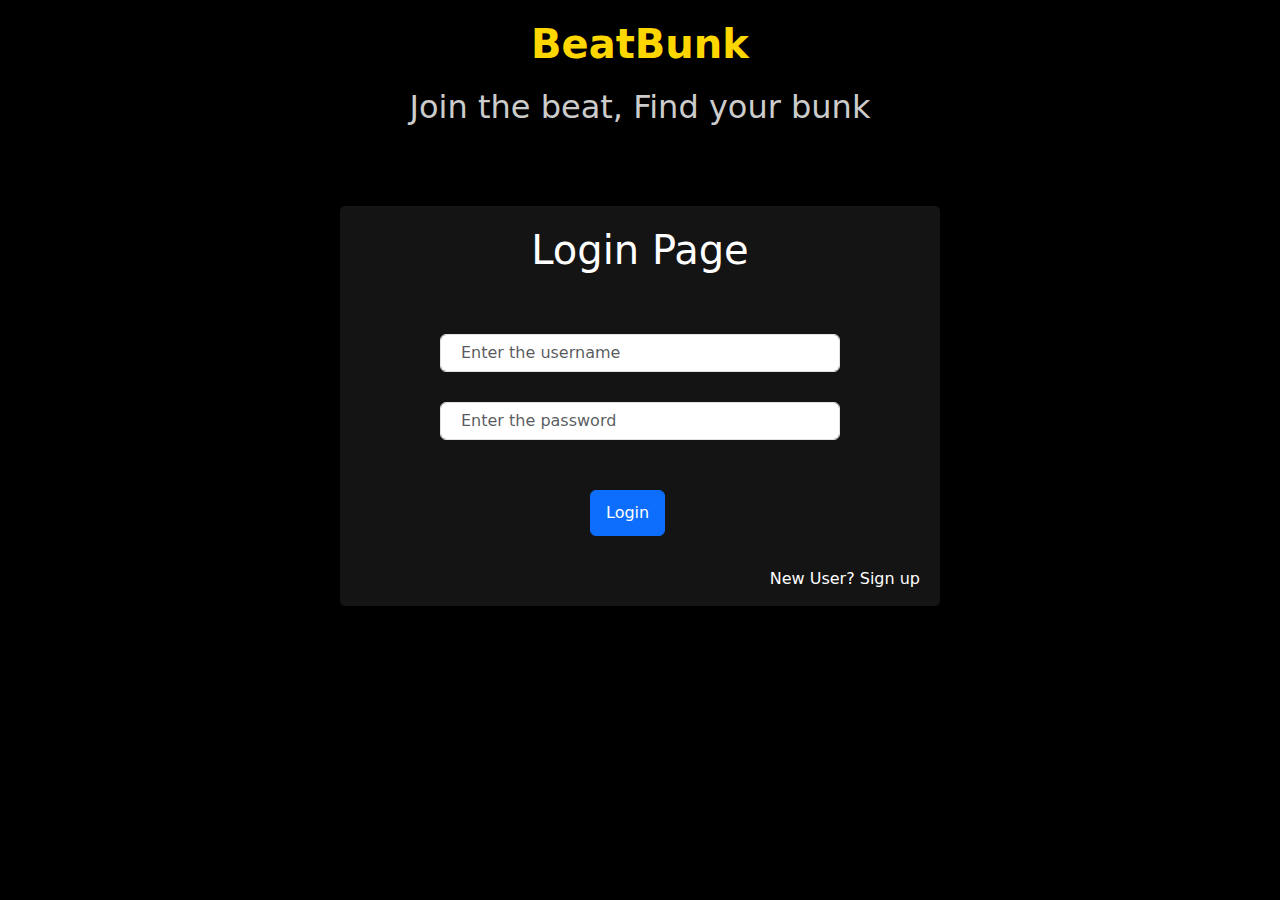
==== index.html @ 3f9bf211 "php file is added" ====
<!doctype html>
<html lang="en">
  <head>
    <meta charset="utf-8">
    <meta name="viewport" content="width=device-width, initial-scale=1">
    <title>Bootstrap Login</title>
    <link href="https://cdn.jsdelivr.net/npm/bootstrap@5.3.3/dist/css/bootstrap.min.css" rel="stylesheet" integrity="sha384-QWTKZyjpPEjISv5WaRU9OFeRpok6YctnYmDr5pNlyT2bRjXh0JMhjY6hW+ALEwIH" crossorigin="anonymous">
    <link rel="stylesheet" href="login.css">
  </head>
  <body>

    <h1 class="website-name">BeatBunk</h1>
    <h2 class="tagline">Join the beat, Find your bunk</h2>
    
    <div class="container">
      <h1>Login Page</h1>
      <form action="login.php" method="post">
        <input class="form-control form-control-md3" type="text" placeholder="Enter the username" aria-label=".form-control-lg example">
        <input class="form-control form-control-md3" type="password" placeholder="Enter the password" aria-label="default input example">
        <button class="btn btn-primary" type="submit">Login</button>
      </form>
      <h5 class="new">New User? Sign up</h5>
    </div>
    
    <script src="https://cdn.jsdelivr.net/npm/bootstrap@5.3.3/dist/js/bootstrap.bundle.min.js" integrity="sha384-YvpcrYf0tY3lHB60NNkmXc5s9fDVZLESaAA55NDzOxhy9GkcIdslK1eN7N6jIeHz" crossorigin="anonymous"></script>
  </body>
</html>
---- login.css ----
body{
    background-color: black;
}

.website-name {
font-size: 40px;
color: #FFD700; 
text-align: center;
margin: 20px 10px;
font-weight: bold;
}

.tagline {
font-size: 32px;
color: #CCCCCC;
margin: 0px 0px 80px 0px ;
text-align: center;

}


.container {
background-color: rgba(27, 26, 26, 0.764);
border-radius: 5px;
width: 600px;
height: 400px;
display: flex;
flex-direction: column;
align-items: center;
justify-content:flex-start;
position: relative; 
padding-top: 20px;
}

h1 {
color: white;
margin-bottom: 60px;
text-align: center;

}

.form-control {
padding-left: 20px;
width: 25rem;
margin-bottom: 30px;
}

.btn {
margin-left: 150px;
margin-top: 20px;
padding: 10px 15px;

}

.new {
position: absolute;
bottom: 10px;
right: 20px;
color: white;
font-size: 1rem;
cursor: pointer;
}
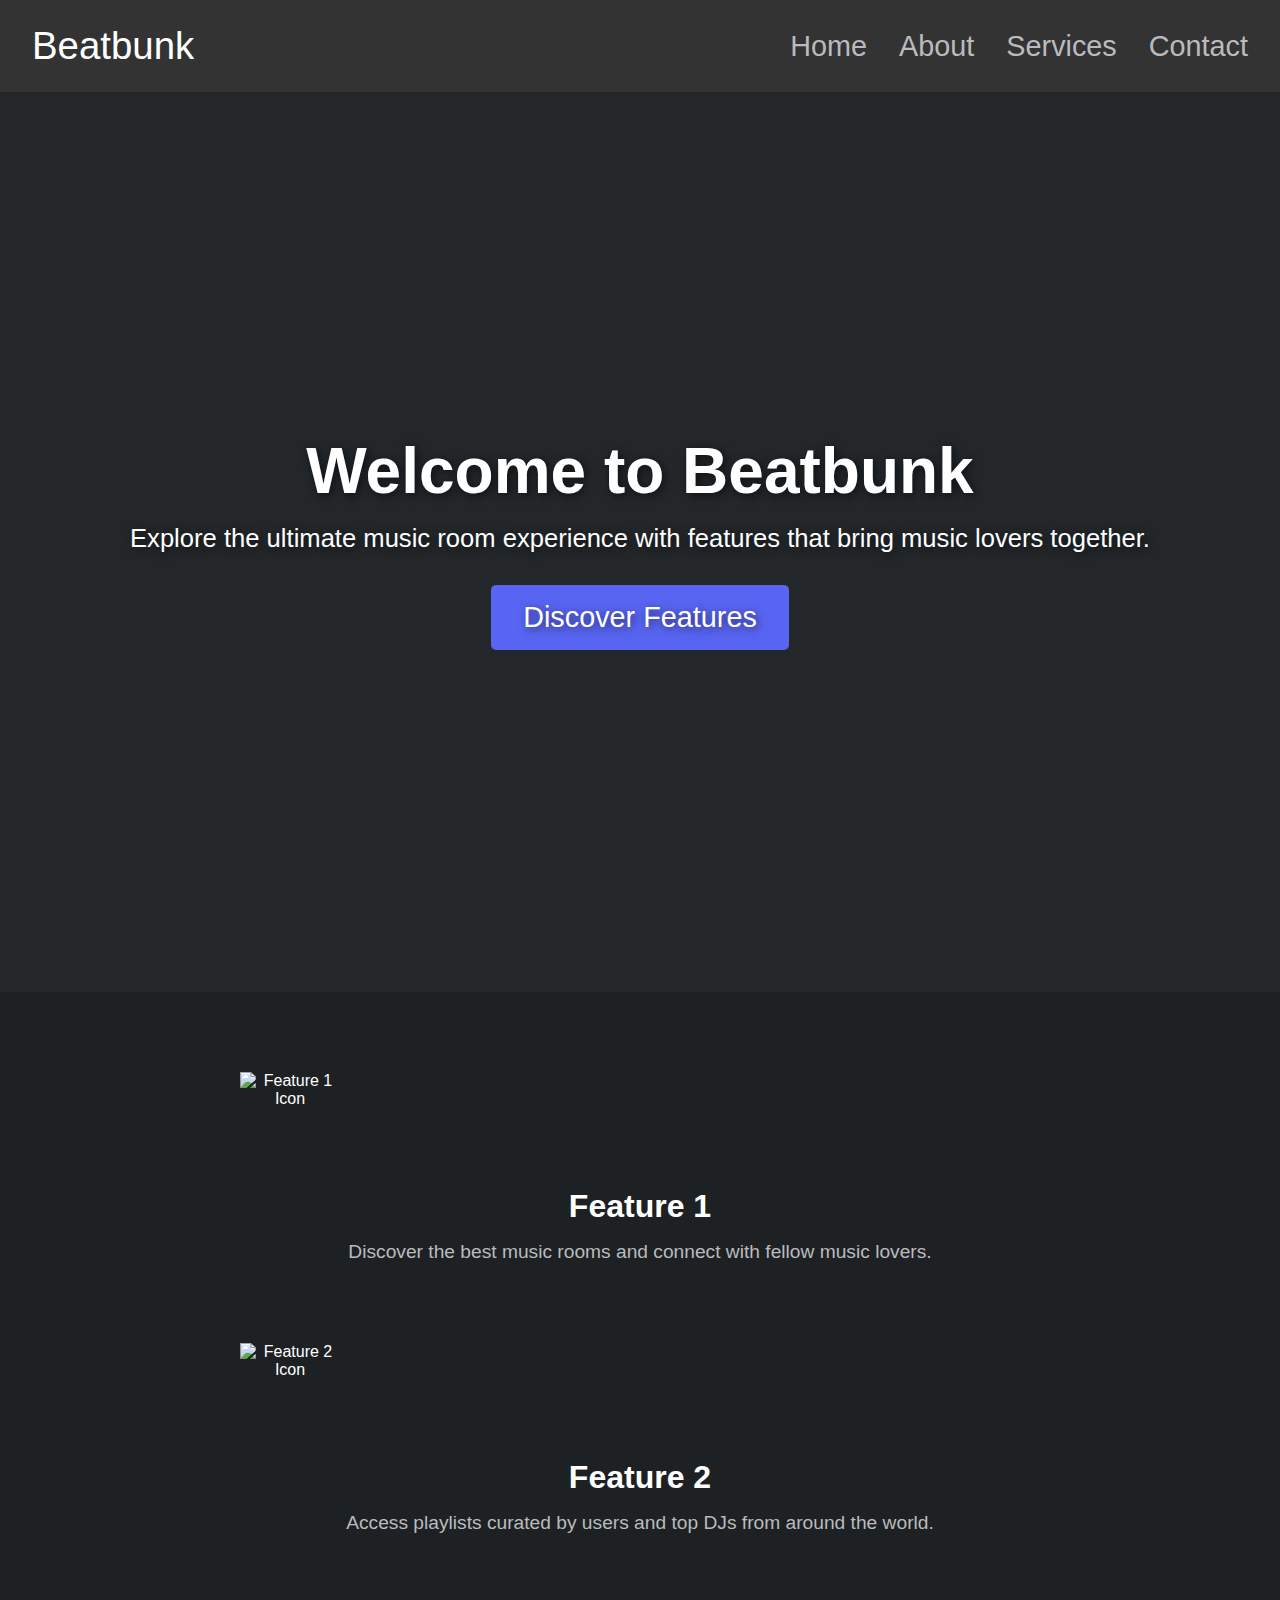
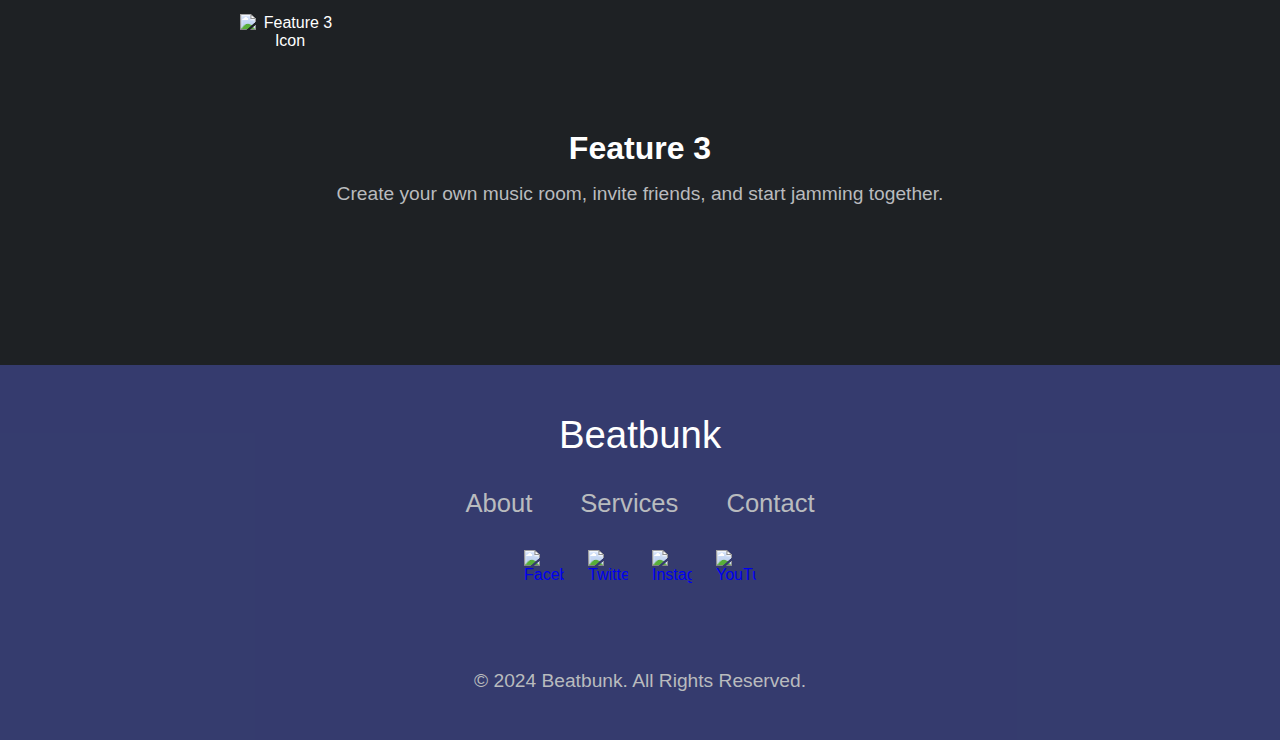
==== commit b4da42b1: "homepage" ====
--- a/index.html
+++ b/index.html
@@ -1,27 +1,88 @@
-<!doctype html>
+<!DOCTYPE html>
 <html lang="en">
-  <head>
-    <meta charset="utf-8">
-    <meta name="viewport" content="width=device-width, initial-scale=1">
-    <title>Bootstrap Login</title>
-    <link href="https://cdn.jsdelivr.net/npm/bootstrap@5.3.3/dist/css/bootstrap.min.css" rel="stylesheet" integrity="sha384-QWTKZyjpPEjISv5WaRU9OFeRpok6YctnYmDr5pNlyT2bRjXh0JMhjY6hW+ALEwIH" crossorigin="anonymous">
-    <link rel="stylesheet" href="login.css">
-  </head>
-  <body>
+<head>
+  <meta charset="UTF-8">
+  <meta name="viewport" content="width=device-width, initial-scale=1.0">
+  <meta name="description" content="Beatbunk - Explore the ultimate music room experience.">
+  <meta name="keywords" content="music, community, discovery, features">
+  <title>BeatBunk | Find Your Beat</title>
+  <link rel="stylesheet" href="style.css">
+</head>
+<body>
 
-    <h1 class="website-name">BeatBunk</h1>
-    <h2 class="tagline">Join the beat, Find your bunk</h2>
-    
-    <div class="container">
-      <h1>Login Page</h1>
-      <form action="login.php" method="post">
-        <input class="form-control form-control-md3" type="text" placeholder="Enter the username" aria-label=".form-control-lg example">
-        <input class="form-control form-control-md3" type="password" placeholder="Enter the password" aria-label="default input example">
-        <button class="btn btn-primary" type="submit">Login</button>
-      </form>
-      <h5 class="new">New User? Sign up</h5>
+<header>
+  <nav class="navbar">
+    <a href="#" class="logo">Beatbunk</a>
+    <ul class="nav-links">
+      <li><a href="#home">Home</a></li>
+      <li><a href="#about">About</a></li>
+      <li><a href="#services">Services</a></li>
+      <li><a href="#contact">Contact</a></li>
+    </ul>
+    <div class="hamburger">
+      <span></span>
+      <span></span>
+      <span></span>
+    </div>
+  </nav>
+</header>
+
+<!-- Hero Section Start -->
+<section class="hero" id="home">
+  <div class="hero-content">
+    <h1>Welcome to Beatbunk</h1>
+    <p>Explore the ultimate music room experience with features that bring music lovers together.</p>
+    <a href="#features" class="cta-button">Discover Features</a>
+  </div>
+</section>
+
+<!-- Features Section Start -->
+<section id="features" class="features">
+  <div class="feature">
+    <img src="./assets/headphone.jpg" alt="Feature 1 Icon" class="feature-icon">
+    <h2>Feature 1</h2>
+    <p>Discover the best music rooms and connect with fellow music lovers.</p>
+  </div>
+  
+  <div class="feature">
+    <img src="./assets/headphone.jpg" alt="Feature 2 Icon" class="feature-icon">
+    <h2>Feature 2</h2>
+    <p>Access playlists curated by users and top DJs from around the world.</p>
+  </div>
+  
+  <div class="feature">
+    <img src="./assets/headphone.jpg" alt="Feature 3 Icon" class="feature-icon">
+    <h2>Feature 3</h2>
+    <p>Create your own music room, invite friends, and start jamming together.</p>
+  </div>
+</section>
+
+<!-- Footer Section Start -->
+<footer class="footer">
+    <div class="footer-content">
+      <div class="footer-logo">
+        <a href="#" class="logo">Beatbunk</a>
+      </div>
+      
+      <ul class="footer-links">
+        <li><a href="#about">About</a></li>
+        <li><a href="#services">Services</a></li>
+        <li><a href="#contact">Contact</a></li>
+      </ul>
+  
+      <div class="footer-socials">
+        <a href="#" class="social-icon"><img src="path/to/facebook-icon.png" alt="Facebook"></a>
+        <a href="#" class="social-icon"><img src="path/to/twitter-icon.png" alt="Twitter"></a>
+        <a href="#" class="social-icon"><img src="path/to/instagram-icon.png" alt="Instagram"></a>
+        <a href="#" class="social-icon"><img src="path/to/youtube-icon.png" alt="YouTube"></a>
+      </div>
     </div>
     
-    <script src="https://cdn.jsdelivr.net/npm/bootstrap@5.3.3/dist/js/bootstrap.bundle.min.js" integrity="sha384-YvpcrYf0tY3lHB60NNkmXc5s9fDVZLESaAA55NDzOxhy9GkcIdslK1eN7N6jIeHz" crossorigin="anonymous"></script>
-  </body>
+    <div class="footer-bottom">
+      <p>&copy; 2024 Beatbunk. All Rights Reserved.</p>
+    </div>
+  </footer>
+  
+<script src="script.js"></script>
+</body>
 </html>
--- a/style.css
+++ b/style.css
@@ -0,0 +1,265 @@
+@font-face {
+    font-family: "Whitney Light";
+    src: url("./assets/whitneylight.woff") format("woff");
+}
+
+@font-face {
+    font-family: "Whitney Medium";
+    src: url("./assets/whitneymedium.woff") format("woff");
+}
+
+@font-face {
+    font-family: "Whitney Bold";
+    src: url("./assets/whitneybold.woff") format("woff");
+}
+
+* {
+    margin: 0;
+    padding: 0;
+    box-sizing: border-box;
+}
+
+a {
+    text-decoration: none;
+    display: inline-block;
+}
+
+img {
+    max-width: 100%;
+    display: block;
+}
+
+body {
+    font-family: Arial, sans-serif;
+    background-color: #23272a;
+    color: #fff;
+}
+
+/* Navbar Styles */
+.navbar {
+    display: flex;
+    justify-content: space-between;
+    align-items: center;
+    padding: 1.5rem 2rem;
+    background-color: #333;
+    font-family: "Whitney Medium", sans-serif;
+}
+
+.navbar .logo {
+    color: #fff;
+    font-size: 2.4rem;
+    font-family: "Whitney Bold", sans-serif;
+    text-decoration: none;
+}
+
+.nav-links {
+    display: flex;
+    align-items: center;
+    list-style: none;
+    gap: 2rem;
+}
+
+.nav-links a {
+    color: #b9bbbe;
+    text-decoration: none;
+    font-size: 1.8rem;
+    transition: color 0.3s;
+}
+
+.nav-links a:hover {
+    color: #5865f2;
+}
+
+.hamburger {
+    display: none;
+    flex-direction: column;
+    cursor: pointer;
+}
+
+.hamburger span {
+    height: 3px;
+    width: 25px;
+    background: #fff;
+    margin: 4px;
+    border-radius: 2px;
+    transition: 0.3s;
+}
+
+/* Hero Section */
+.hero {
+    position: relative;
+    background-image: url('path/to/hero-background.jpg');
+    background-size: cover;
+    background-position: center;
+    height: 100vh;
+    color: white;
+    display: flex;
+    flex-direction: column;
+    justify-content: center;
+    text-align: center;
+    padding: 0 2rem;
+    text-shadow: 2px 2px 10px rgba(0, 0, 0, 0.6);
+}
+
+.hero-content h1 {
+    font-size: 4rem;
+    font-family: "Whitney Bold", sans-serif;
+    margin-bottom: 1rem;
+}
+
+.hero-content p {
+    font-size: 1.6rem;
+    margin-bottom: 2rem;
+}
+
+.cta-button {
+    padding: 1rem 2rem;
+    font-size: 1.8rem;
+    background-color: #5865f2;
+    color: white;
+    border-radius: 5px;
+    transition: background-color 0.3s;
+}
+
+.cta-button:hover {
+    background-color: #4752c4;
+}
+
+/* Features Section */
+.features {
+    display: flex;
+    flex-direction: column;
+    align-items: center;
+    padding: 5rem 2rem;
+    background-color: #1e2124; /* Dark background for contrast */
+}
+
+.features .feature {
+    text-align: center;
+    margin-bottom: 3rem;
+    width: 100%;
+    max-width: 800px;
+}
+
+.features .feature-icon {
+    width: 100px; /* Set a fixed size for icons */
+    height: 100px;
+    object-fit: contain;
+    margin-bottom: 1rem;
+}
+
+.features h2 {
+    font-size: 2rem;
+    font-family: "Whitney Bold", sans-serif;
+    color: #fff;
+    margin-bottom: 1rem;
+}
+
+.features p {
+    font-size: 1.2rem;
+    color: #b9bbbe;
+    margin-bottom: 2rem;
+}
+
+/* Responsive Design for Features Section */
+@media (max-width: 768px) {
+    .features .feature {
+        width: 90%;
+        margin-bottom: 2rem;
+    }
+
+    .features h2 {
+        font-size: 1.8rem;
+    }
+
+    .features p {
+        font-size: 1rem;
+    }
+}
+
+/* Footer Section Styles */
+.footer {
+    background-color: #1e2124; /* Dark background to match the rest of the theme */
+    padding: 3rem 2rem;
+    color: #fff;
+    background-color:#5865f257;
+    display: flex;
+    flex-direction: column;
+    align-items: center;
+}
+
+.footer-content {
+    display: flex;
+    flex-direction: column;
+    align-items: center;
+    margin-bottom: 2rem;
+    width: 100%;
+    max-width: 1000px;
+}
+
+.footer-logo .logo {
+    font-size: 2.4rem;
+    font-family: "Whitney Bold", sans-serif;
+    color: #fff;
+    text-decoration: none;
+    margin-bottom: 2rem;
+}
+
+.footer-links {
+    list-style: none;
+    display: flex;
+    gap: 3rem;
+    margin-bottom: 2rem;
+}
+
+.footer-links a {
+    color: #b9bbbe;
+    text-decoration: none;
+    font-size: 1.6rem;
+    transition: color 0.3s;
+}
+
+.footer-links a:hover {
+    color: #5865f2; /* Hover effect with blue color */
+}
+
+.footer-socials {
+    display: flex;
+    gap: 1.5rem;
+    margin-bottom: 2rem;
+}
+
+.footer-socials .social-icon img {
+    width: 40px;
+    height: 40px;
+    object-fit: contain;
+    transition: transform 0.3s;
+}
+
+.footer-socials .social-icon img:hover {
+    transform: scale(1.2);
+}
+
+.footer-bottom {
+    text-align: center;
+    font-size: 1.2rem;
+    color: #b9bbbe;
+    width: 100%;
+}
+
+.footer-bottom p {
+    margin-top: 1rem;
+}
+
+/* Animated Gradient Background for Footer */
+@keyframes gradientAnimation {
+    0% {
+        background-position: 0% 50%;
+    }
+    50% {
+        background-position: 100% 50%;
+    }
+    100% {
+        background-position: 0% 50%;
+    }
+}
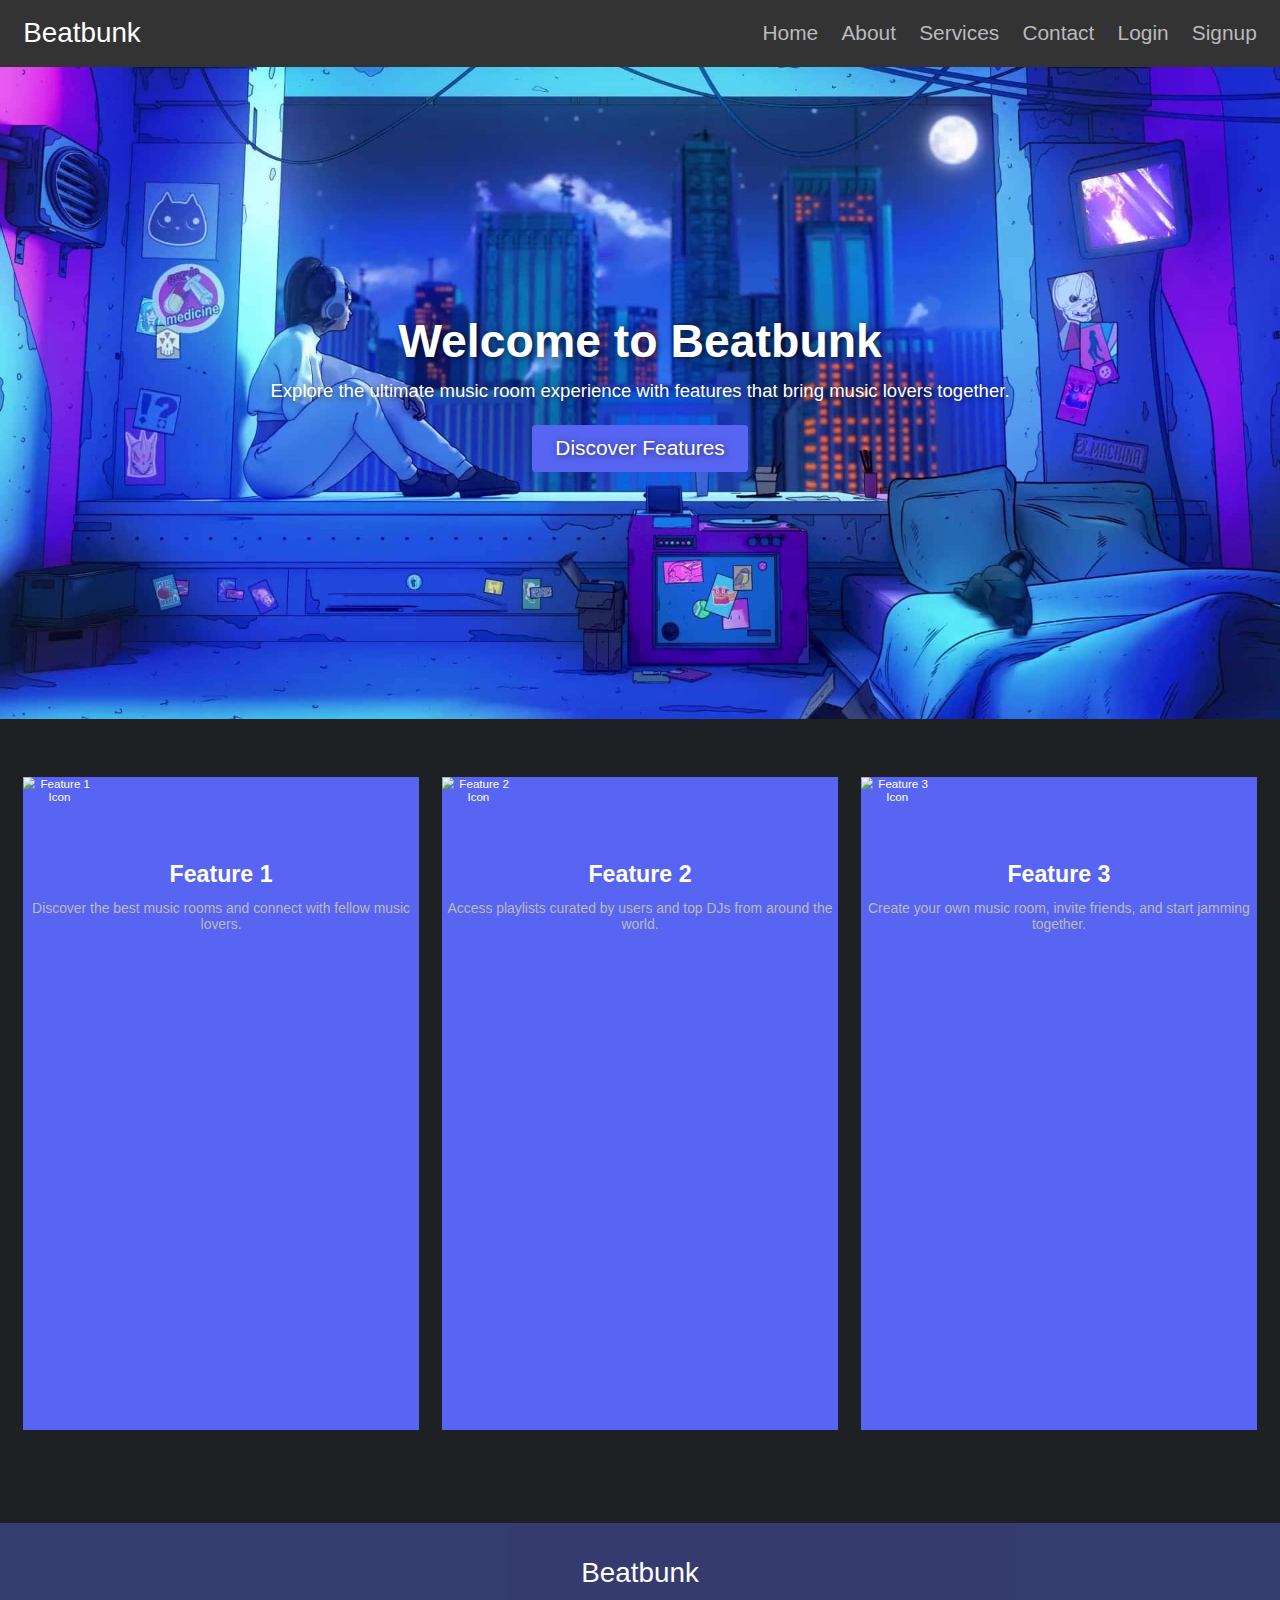
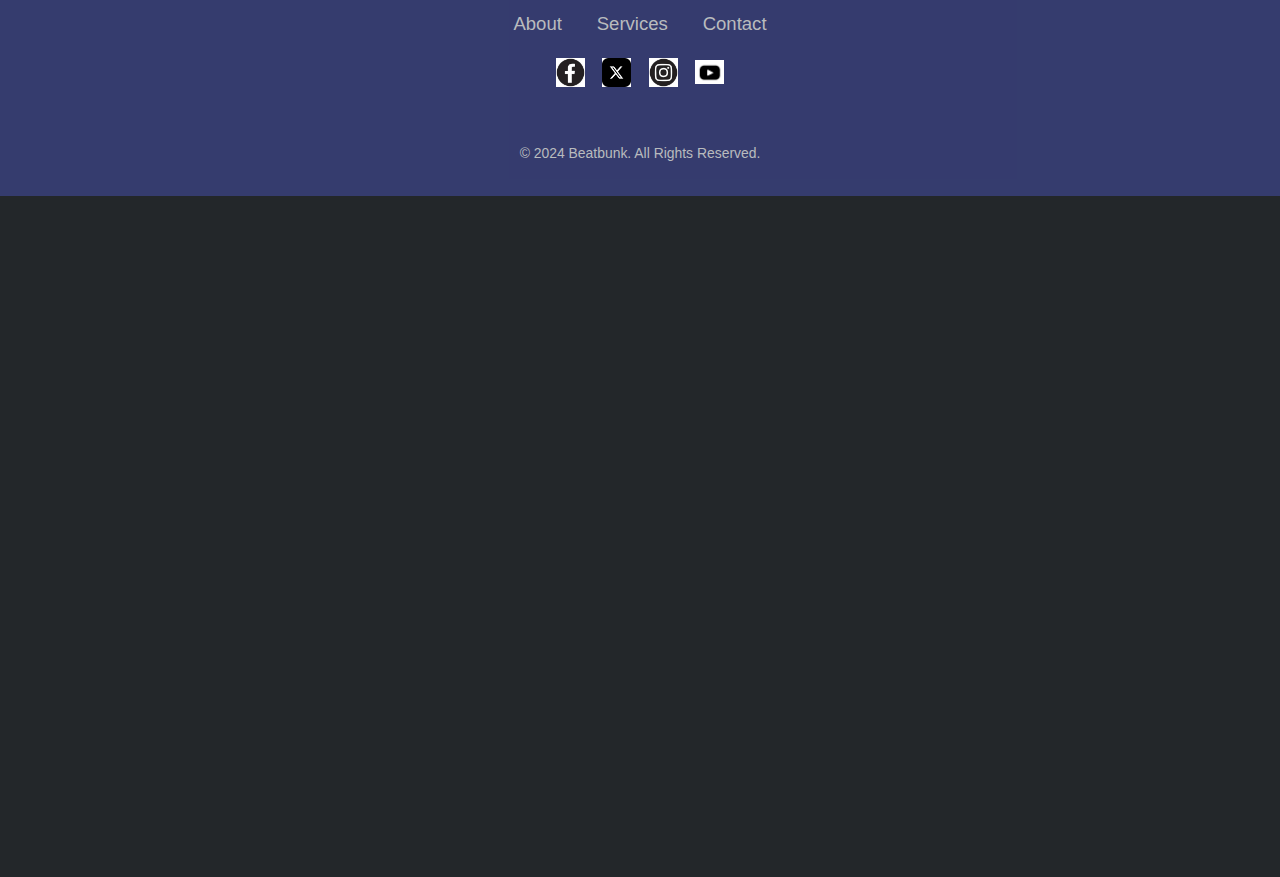
==== commit 66ad18b2: "Merge branch 'main' of https://github.com/Dishi-Gautam/BeatBunk" ====
--- a/index.html
+++ b/index.html
@@ -18,6 +18,8 @@
       <li><a href="#about">About</a></li>
       <li><a href="#services">Services</a></li>
       <li><a href="#contact">Contact</a></li>
+      <li><a href="login.html">Login</a></li>
+      <li><a href="signup.html">Signup</a></li>
     </ul>
     <div class="hamburger">
       <span></span>
@@ -71,10 +73,10 @@
       </ul>
   
       <div class="footer-socials">
-        <a href="#" class="social-icon"><img src="path/to/facebook-icon.png" alt="Facebook"></a>
-        <a href="#" class="social-icon"><img src="path/to/twitter-icon.png" alt="Twitter"></a>
-        <a href="#" class="social-icon"><img src="path/to/instagram-icon.png" alt="Instagram"></a>
-        <a href="#" class="social-icon"><img src="path/to/youtube-icon.png" alt="YouTube"></a>
+        <a href="#" class="social-icon"><img src="./assests/fb.jpg" alt="Facebook"></a>
+        <a href="#" class="social-icon"><img src="./assests/X.png" alt="Twitter"></a>
+        <a href="#" class="social-icon"><img src="./assests/insta.jpg" alt="Instagram"></a>
+        <a href="#" class="social-icon"><img src="./assests/yt.jpg" alt="YouTube"></a>
       </div>
     </div>
     
--- a/style.css
+++ b/style.css
@@ -17,6 +17,10 @@
     margin: 0;
     padding: 0;
     box-sizing: border-box;
+}
+
+html{
+    zoom: 72.5%;
 }
 
 a {
@@ -88,7 +92,7 @@
 /* Hero Section */
 .hero {
     position: relative;
-    background-image: url('path/to/hero-background.jpg');
+    background-image: url('./assests/main.jpg');
     background-size: cover;
     background-position: center;
     height: 100vh;
@@ -99,6 +103,13 @@
     text-align: center;
     padding: 0 2rem;
     text-shadow: 2px 2px 10px rgba(0, 0, 0, 0.6);
+    animation: backgroundAnimation 5s ease-in-out infinite;
+}
+
+@keyframes backgroundAnimation {
+    0% { background-size: 100%; }
+    50% { background-size: 105%; }
+    100% { background-size: 100%; }
 }
 
 .hero-content h1 {
@@ -125,24 +136,27 @@
     background-color: #4752c4;
 }
 
-/* Features Section */
+
 .features {
     display: flex;
-    flex-direction: column;
+    flex-direction: row;
     align-items: center;
     padding: 5rem 2rem;
-    background-color: #1e2124; /* Dark background for contrast */
+    gap: 2rem;
+    background-color: #1e2124; 
 }
 
 .features .feature {
     text-align: center;
     margin-bottom: 3rem;
     width: 100%;
+    height: 100vh;
+    background-color: #5865f2;
     max-width: 800px;
 }
 
 .features .feature-icon {
-    width: 100px; /* Set a fixed size for icons */
+    width: 100px; 
     height: 100px;
     object-fit: contain;
     margin-bottom: 1rem;
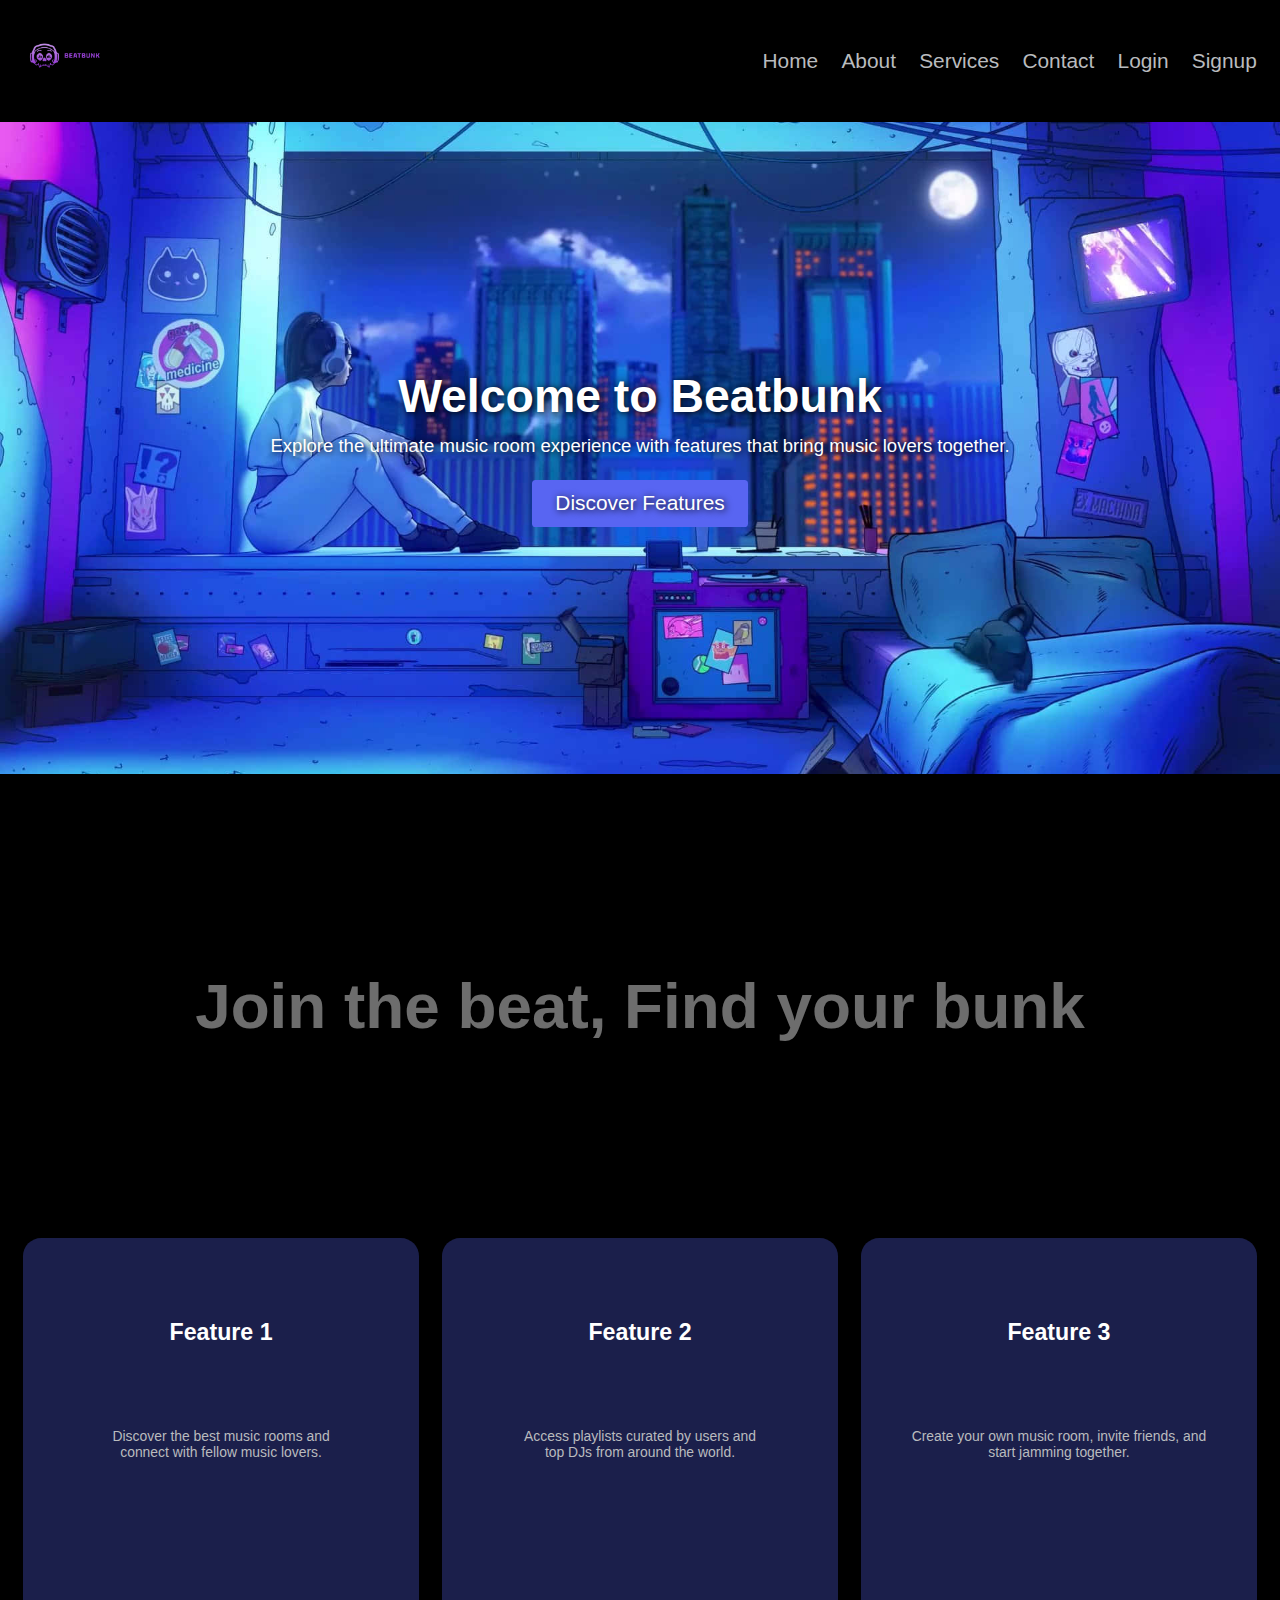
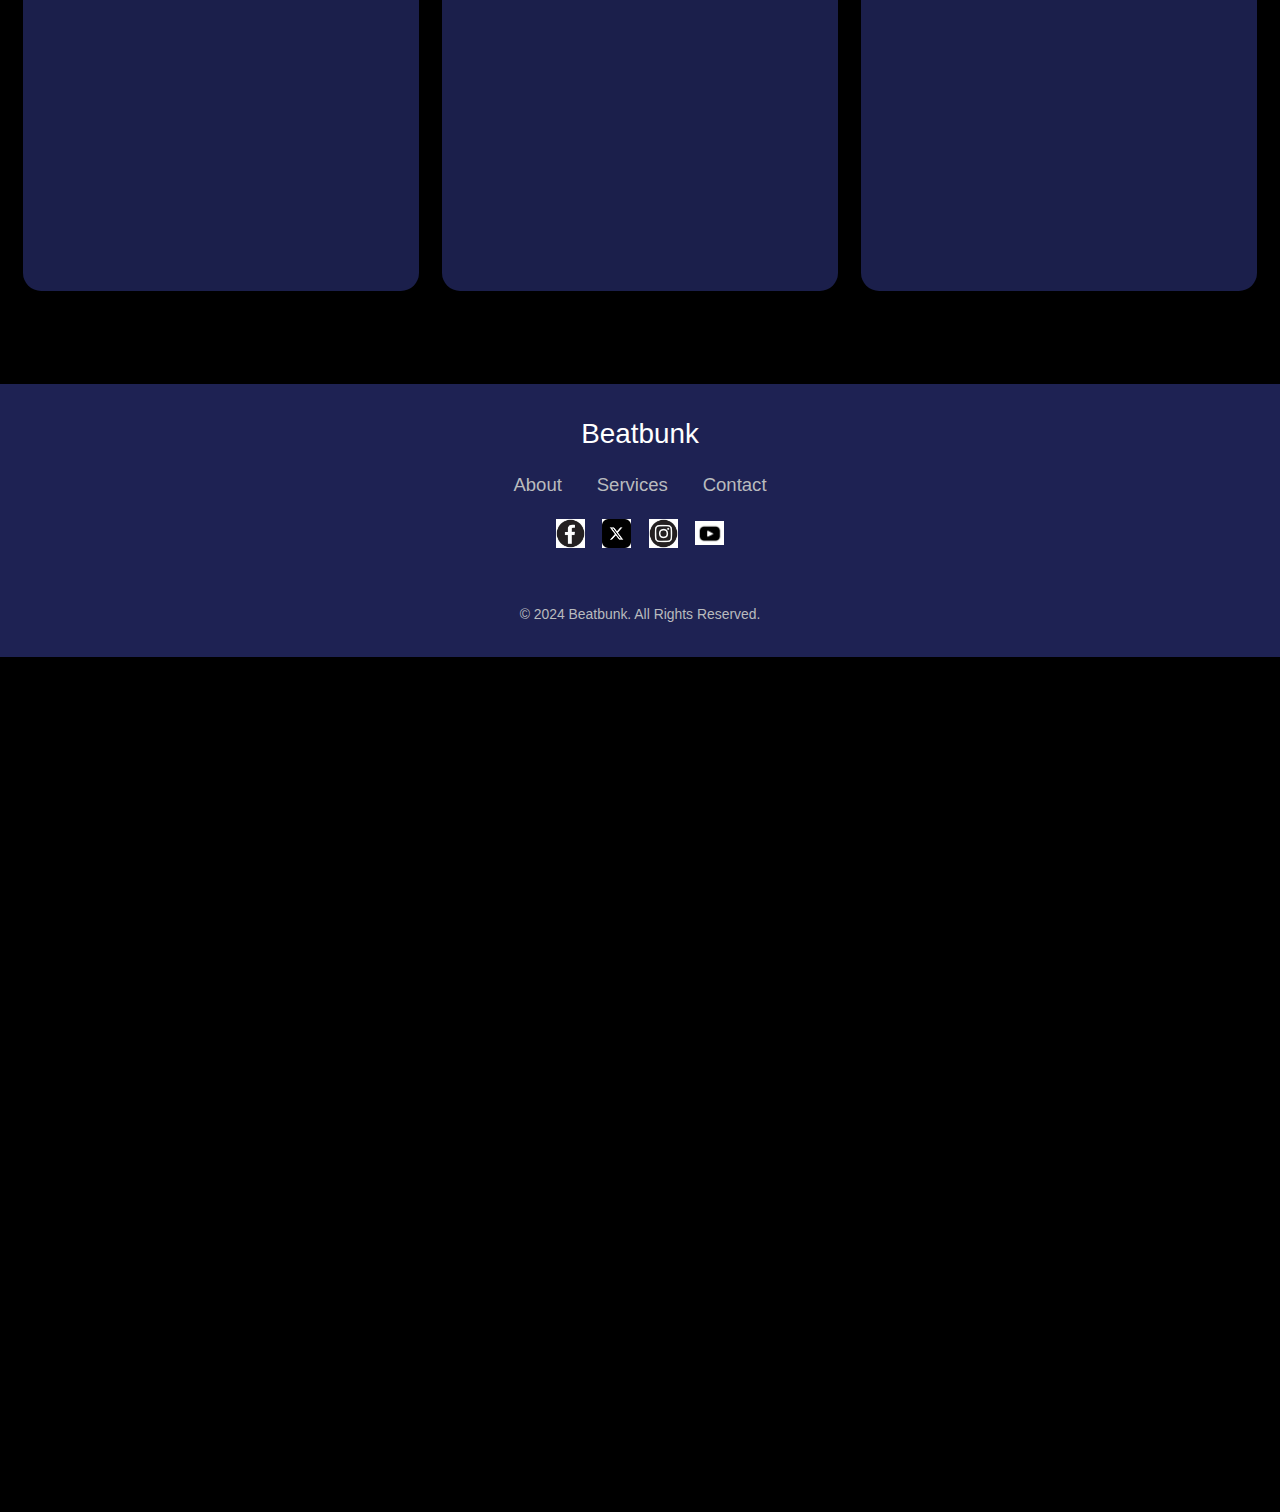
==== commit 347d99cd: "Tagline effects" ====
--- a/index.html
+++ b/index.html
@@ -12,7 +12,7 @@
 
 <header>
   <nav class="navbar">
-    <a href="#" class="logo">Beatbunk</a>
+   <img src="./assests/logo.png" id="beatbunk-logo"> <a href="#" class="logo"></a>
     <ul class="nav-links">
       <li><a href="#home">Home</a></li>
       <li><a href="#about">About</a></li>
@@ -29,7 +29,6 @@
   </nav>
 </header>
 
-<!-- Hero Section Start -->
 <section class="hero" id="home">
   <div class="hero-content">
     <h1>Welcome to Beatbunk</h1>
@@ -38,24 +37,29 @@
   </div>
 </section>
 
-<!-- Features Section Start -->
+<div id="tag-line">
+  <h2 class="tag-line">Join the beat, Find your bunk</h2>
+</div>
+
+
 <section id="features" class="features">
   <div class="feature">
-    <img src="./assets/headphone.jpg" alt="Feature 1 Icon" class="feature-icon">
+
     <h2>Feature 1</h2>
-    <p>Discover the best music rooms and connect with fellow music lovers.</p>
+    <p>Discover the best music rooms and <br>
+      connect with fellow music lovers.</p>
   </div>
   
   <div class="feature">
-    <img src="./assets/headphone.jpg" alt="Feature 2 Icon" class="feature-icon">
     <h2>Feature 2</h2>
-    <p>Access playlists curated by users and top DJs from around the world.</p>
+    <p>Access playlists curated by users and
+      <br> top DJs from around the world.</p>
   </div>
   
   <div class="feature">
-    <img src="./assets/headphone.jpg" alt="Feature 3 Icon" class="feature-icon">
     <h2>Feature 3</h2>
-    <p>Create your own music room, invite friends, and start jamming together.</p>
+    <p>Create your own music room, invite friends, and 
+      <br> start jamming together.</p>
   </div>
 </section>
 
--- a/style.css
+++ b/style.css
@@ -35,26 +35,67 @@
 
 body {
     font-family: Arial, sans-serif;
-    background-color: #23272a;
+    background-color: #000000;
     color: #fff;
 }
 
-/* Navbar Styles */
+#beatbunk-logo {
+    height: 120px;
+    width: 120px;
+    object-fit: contain;
+}
+
+#tag-line{
+    height: 5rem;
+    width: 100%;
+    text-align: center;
+    background-color: black;
+    display: flex;
+    align-items: center;
+    justify-content: center;
+    
+
+}
+
+@keyframes chromaticAberration {
+    0% {
+        text-shadow: 2px 0 royalblue, -2px 0 rgb(0, 255, 221);
+    }
+    50% {
+        text-shadow: -2px 0 rgba(0, 98, 255, 0.5), 2px 0 rgb(211, 211, 211);
+    }
+    100% {
+        text-shadow: 2px 0 rgb(125, 53, 213), -2px 0 cyan;
+    }
+}
+@keyframes easeInOut {
+    0% {
+        opacity: 0;
+        transform: translateY(20px);
+    }
+    100% {
+        opacity: 1;
+        transform: translateY(0);
+    }
+}
+.tag-line{
+    font-size: 5.5rem;
+    animation: easeInOut 1s ease-in-out forwards;
+    margin-top: 35rem;
+    color:#ffffff6d ;
+    animation: chromaticAberration 0.7s infinite ;
+}
+
+
 .navbar {
     display: flex;
     justify-content: space-between;
     align-items: center;
     padding: 1.5rem 2rem;
-    background-color: #333;
+    background-color: #000000;
     font-family: "Whitney Medium", sans-serif;
 }
 
-.navbar .logo {
-    color: #fff;
-    font-size: 2.4rem;
-    font-family: "Whitney Bold", sans-serif;
-    text-decoration: none;
-}
 
 .nav-links {
     display: flex;
@@ -88,6 +129,8 @@
     border-radius: 2px;
     transition: 0.3s;
 }
+
+
 
 /* Hero Section */
 .hero {
@@ -102,7 +145,7 @@
     justify-content: center;
     text-align: center;
     padding: 0 2rem;
-    text-shadow: 2px 2px 10px rgba(0, 0, 0, 0.6);
+    text-shadow: 2px 2px 10px rgb(0, 0, 0);
     animation: backgroundAnimation 5s ease-in-out infinite;
 }
 
@@ -138,35 +181,38 @@
 
 
 .features {
+    margin-top: 30rem;
     display: flex;
     flex-direction: row;
     align-items: center;
     padding: 5rem 2rem;
     gap: 2rem;
-    background-color: #1e2124; 
-}
+    background-color: #000000; 
+}
+
+@media (prefers-reduced-motion: no-preference) {
+    .features .feature {
+      animation-name: wipe-enter;
+      animation-duration: 1s;
+      animation-iteration-count: 1;
+    }
+  }
 
 .features .feature {
     text-align: center;
     margin-bottom: 3rem;
     width: 100%;
     height: 100vh;
-    background-color: #5865f2;
+    background-color: #5865f24f;
     max-width: 800px;
-}
-
-.features .feature-icon {
-    width: 100px; 
-    height: 100px;
-    object-fit: contain;
-    margin-bottom: 1rem;
+    border-radius: 25px;
 }
 
 .features h2 {
     font-size: 2rem;
     font-family: "Whitney Bold", sans-serif;
     color: #fff;
-    margin-bottom: 1rem;
+    margin: 7rem;
 }
 
 .features p {
@@ -175,7 +221,7 @@
     margin-bottom: 2rem;
 }
 
-/* Responsive Design for Features Section */
+
 @media (max-width: 768px) {
     .features .feature {
         width: 90%;
@@ -191,9 +237,9 @@
     }
 }
 
-/* Footer Section Styles */
+
 .footer {
-    background-color: #1e2124; /* Dark background to match the rest of the theme */
+    background-color: #1e2124;
     padding: 3rem 2rem;
     color: #fff;
     background-color:#5865f257;
@@ -234,7 +280,7 @@
 }
 
 .footer-links a:hover {
-    color: #5865f2; /* Hover effect with blue color */
+    color: #5865f2; 
 }
 
 .footer-socials {
@@ -265,7 +311,7 @@
     margin-top: 1rem;
 }
 
-/* Animated Gradient Background for Footer */
+
 @keyframes gradientAnimation {
     0% {
         background-position: 0% 50%;
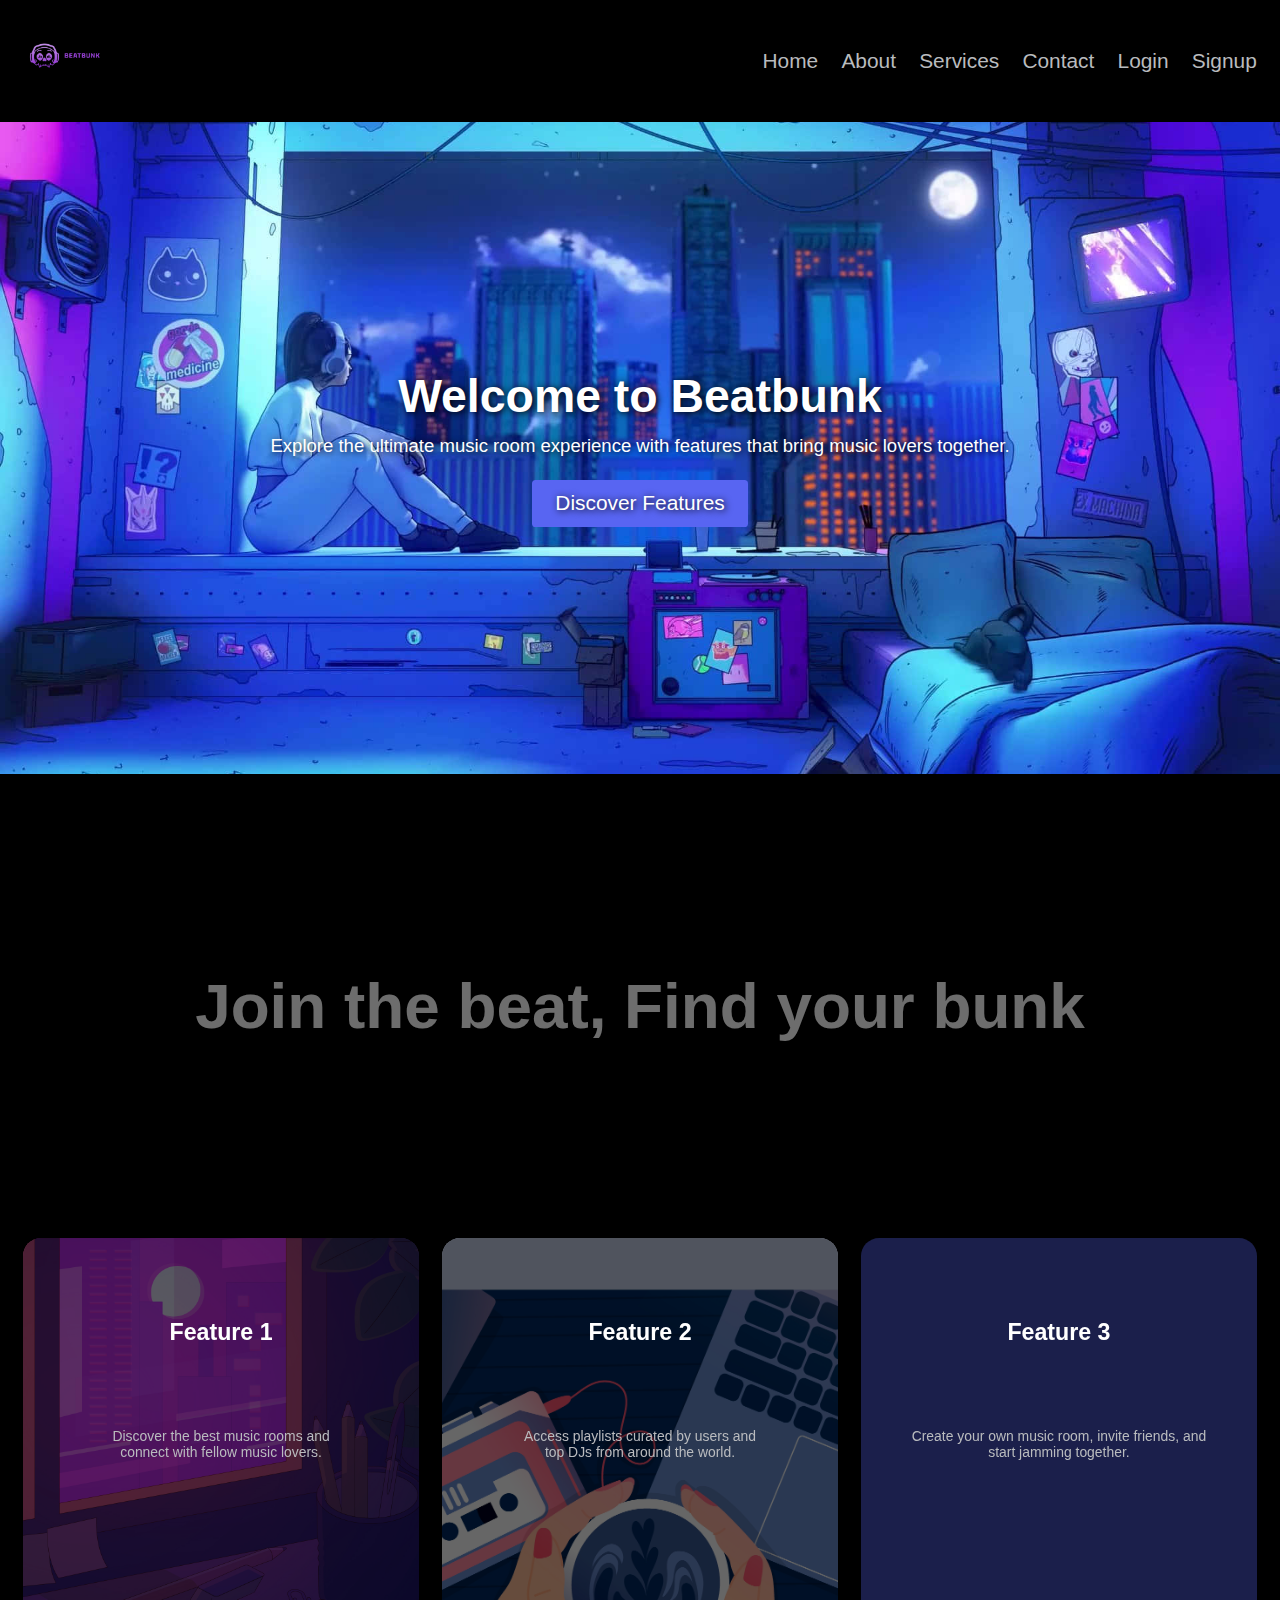
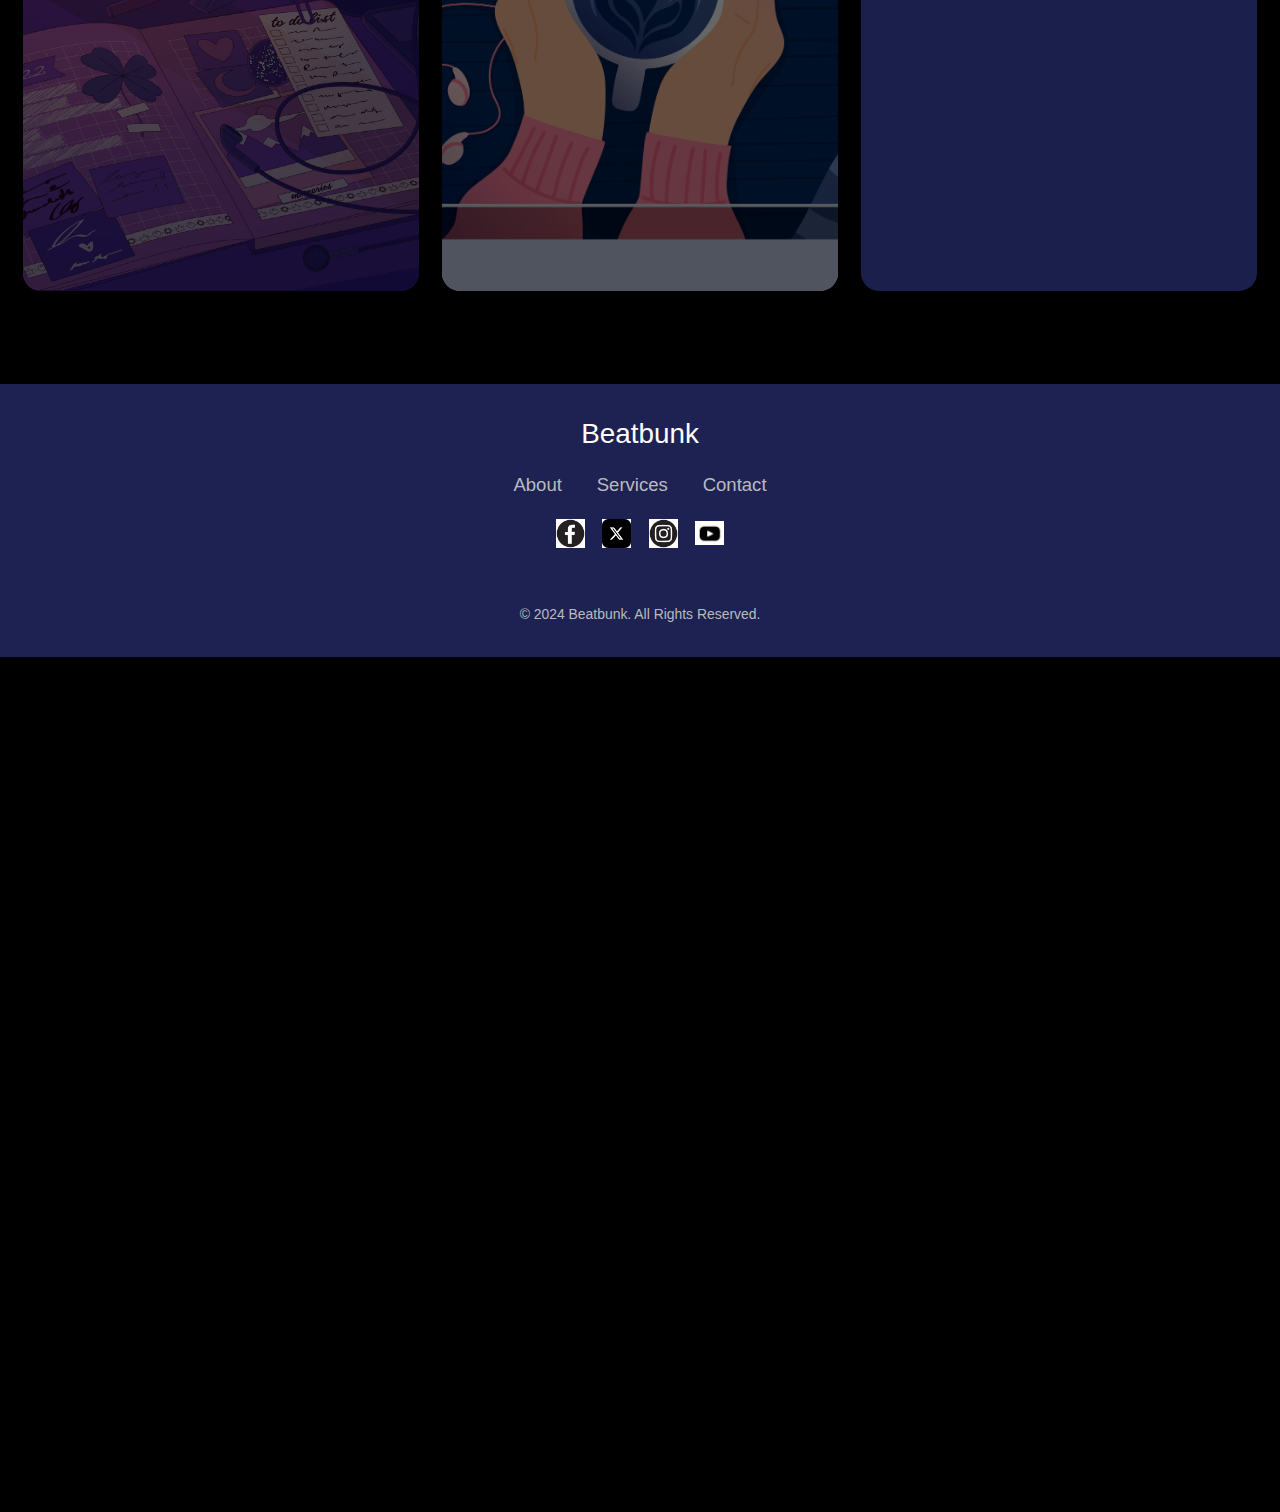
==== commit a5373b81: "images added" ====
--- a/index.html
+++ b/index.html
@@ -43,14 +43,13 @@
 
 
 <section id="features" class="features">
-  <div class="feature">
-
+  <div class="feature" id="f1">
     <h2>Feature 1</h2>
     <p>Discover the best music rooms and <br>
       connect with fellow music lovers.</p>
   </div>
   
-  <div class="feature">
+  <div class="feature" id="f2">
     <h2>Feature 2</h2>
     <p>Access playlists curated by users and
       <br> top DJs from around the world.</p>
--- a/style.css
+++ b/style.css
@@ -57,6 +57,21 @@
 
 }
 
+@keyframes fadeInPop {
+    0% {
+        opacity: 0;
+        transform: translateY(30px) scale(0.95);
+    }
+    70% {
+        opacity: 1;
+        transform: translateY(-2px) scale(1.02); /* Subtle bounce effect */
+    }
+    100% {
+        opacity: 1;
+        transform: translateY(0) scale(1);
+    }
+}
+
 @keyframes chromaticAberration {
     0% {
         text-shadow: 2px 0 royalblue, -2px 0 rgb(0, 255, 221);
@@ -80,9 +95,9 @@
 }
 .tag-line{
     font-size: 5.5rem;
-    animation: easeInOut 1s ease-in-out forwards;
     margin-top: 35rem;
     color:#ffffff6d ;
+    animation: easeInOut 1s ease-in-out forwards;
     animation: chromaticAberration 0.7s infinite ;
 }
 
@@ -188,6 +203,7 @@
     padding: 5rem 2rem;
     gap: 2rem;
     background-color: #000000; 
+
 }
 
 @media (prefers-reduced-motion: no-preference) {
@@ -203,9 +219,69 @@
     margin-bottom: 3rem;
     width: 100%;
     height: 100vh;
+    backdrop-filter: blur(5px); 
+    -webkit-backdrop-filter: blur(5px);
     background-color: #5865f24f;
     max-width: 800px;
     border-radius: 25px;
+}
+
+.features :hover{
+    transform: scale(1.05);
+    box-shadow: 0 10px 20px rgba(0, 0, 0, 0.3);
+    transition: transform 0.3s ease, box-shadow 0.3s ease; 
+    cursor: pointer;
+    
+}
+
+#f1 {
+    position: relative;
+    background-image: url('./assests/bbroom.jpg');
+    background-size: cover;
+    background-position: center;
+    border-radius: 25px;
+    overflow: hidden; /* Ensures the overlay doesn't extend beyond the card */
+}
+
+#f2{
+    position: relative;
+    background-image: url('./assests/hh.jpg');
+    background-size: cover;
+    background-position: center;
+    border-radius: 25px;
+    overflow: hidden; 
+}
+
+#f2::before {
+    content: "";
+    position: absolute;
+    top: 0;
+    left: 0;
+    width: 100%;
+    height: 100%;
+    background: rgba(0, 0, 0, 0.6); /* Semi-transparent black overlay */
+    z-index: 1; /* Ensures it appears above the background image */
+}
+
+#f2 h2 , #f2 p {
+    position: relative; /* Ensures text is above the overlay */
+    z-index: 2; /* Text is above the overlay */
+}
+
+#f1::before {
+    content: "";
+    position: absolute;
+    top: 0;
+    left: 0;
+    width: 100%;
+    height: 100%;
+    background: rgba(0, 0, 0, 0.6); /* Semi-transparent black overlay */
+    z-index: 1; /* Ensures it appears above the background image */
+}
+
+#f1 h2 , #f1 p {
+    position: relative; /* Ensures text is above the overlay */
+    z-index: 2; /* Text is above the overlay */
 }
 
 .features h2 {
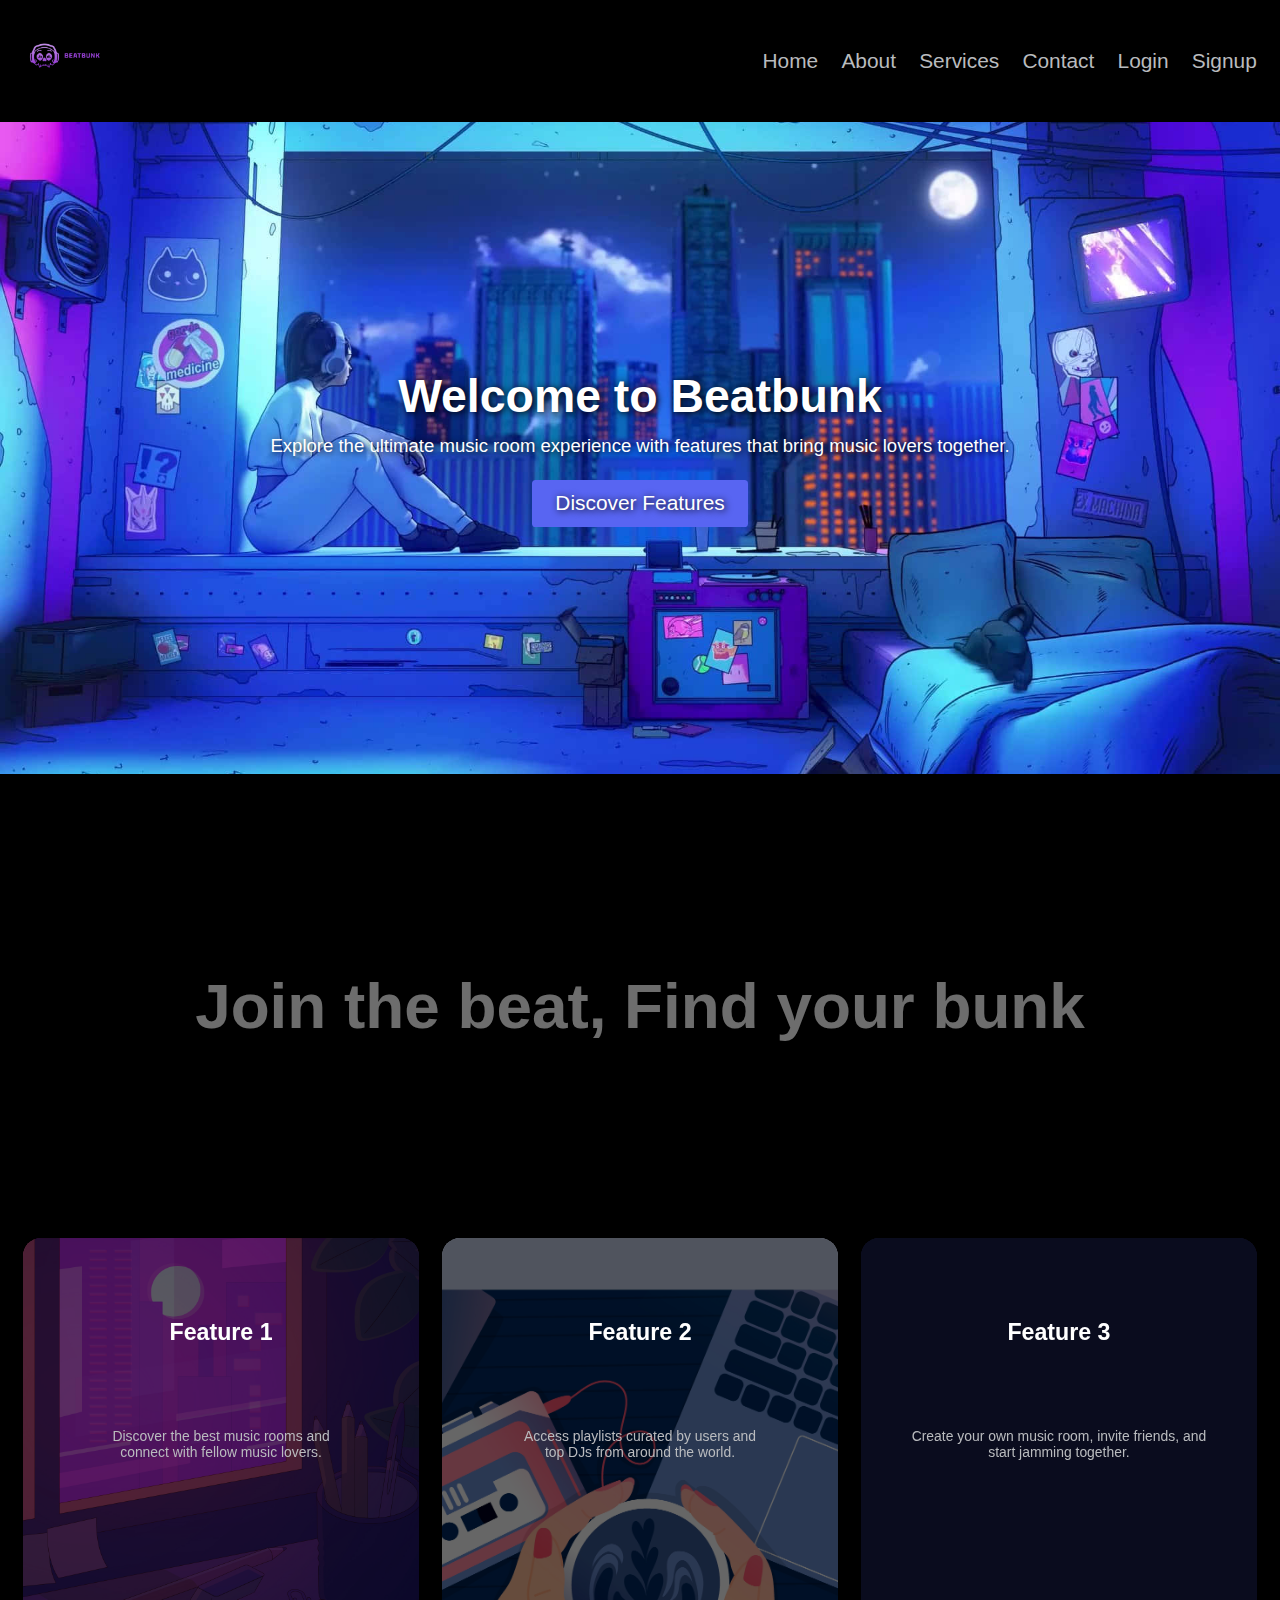
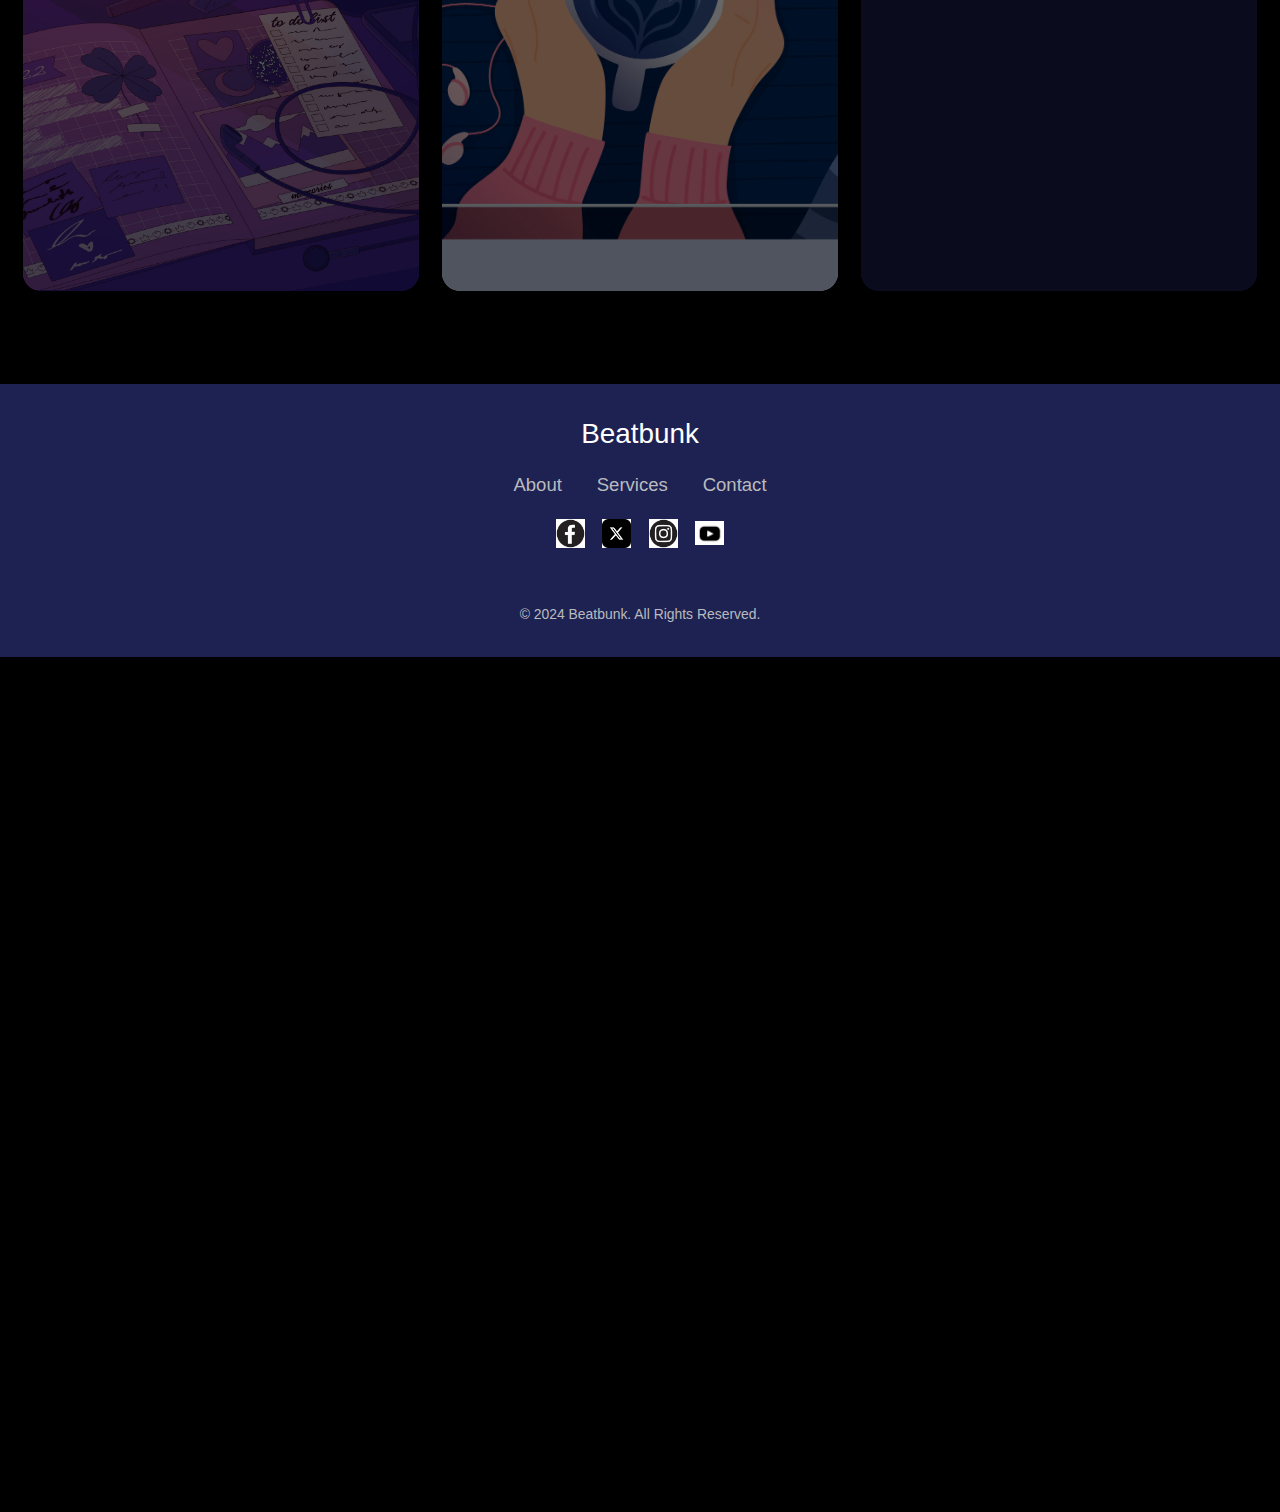
==== commit 1865a2c2: "login and signup done" ====
--- a/index.html
+++ b/index.html
@@ -55,14 +55,13 @@
       <br> top DJs from around the world.</p>
   </div>
   
-  <div class="feature">
+  <div class="feature" id="f3">
     <h2>Feature 3</h2>
     <p>Create your own music room, invite friends, and 
       <br> start jamming together.</p>
   </div>
 </section>
 
-<!-- Footer Section Start -->
 <footer class="footer">
     <div class="footer-content">
       <div class="footer-logo">
--- a/style.css
+++ b/style.css
@@ -297,6 +297,32 @@
     margin-bottom: 2rem;
 }
 
+#f3 {
+    position: relative;
+    background-image: url('./assests/musicboy.jpg'); /* Fixed the folder name from assests to assets */
+    background-size: cover;
+    background-position: center;
+    border-radius: 25px;
+    overflow: hidden; 
+}
+
+
+#f3::before {
+    content: "";
+    position: absolute;
+    top: 0;
+    left: 0;
+    width: 100%;
+    height: 100%;
+    background: rgba(0, 0, 0, 0.6); /* Semi-transparent black overlay */
+    z-index: 1; /* Ensures it appears above the background image */
+}
+
+#f3 h2 , #f3 p {
+    position: relative; /* Ensures text is above the overlay */
+    z-index: 2; /* Text is above the overlay */
+}
+
 
 @media (max-width: 768px) {
     .features .feature {
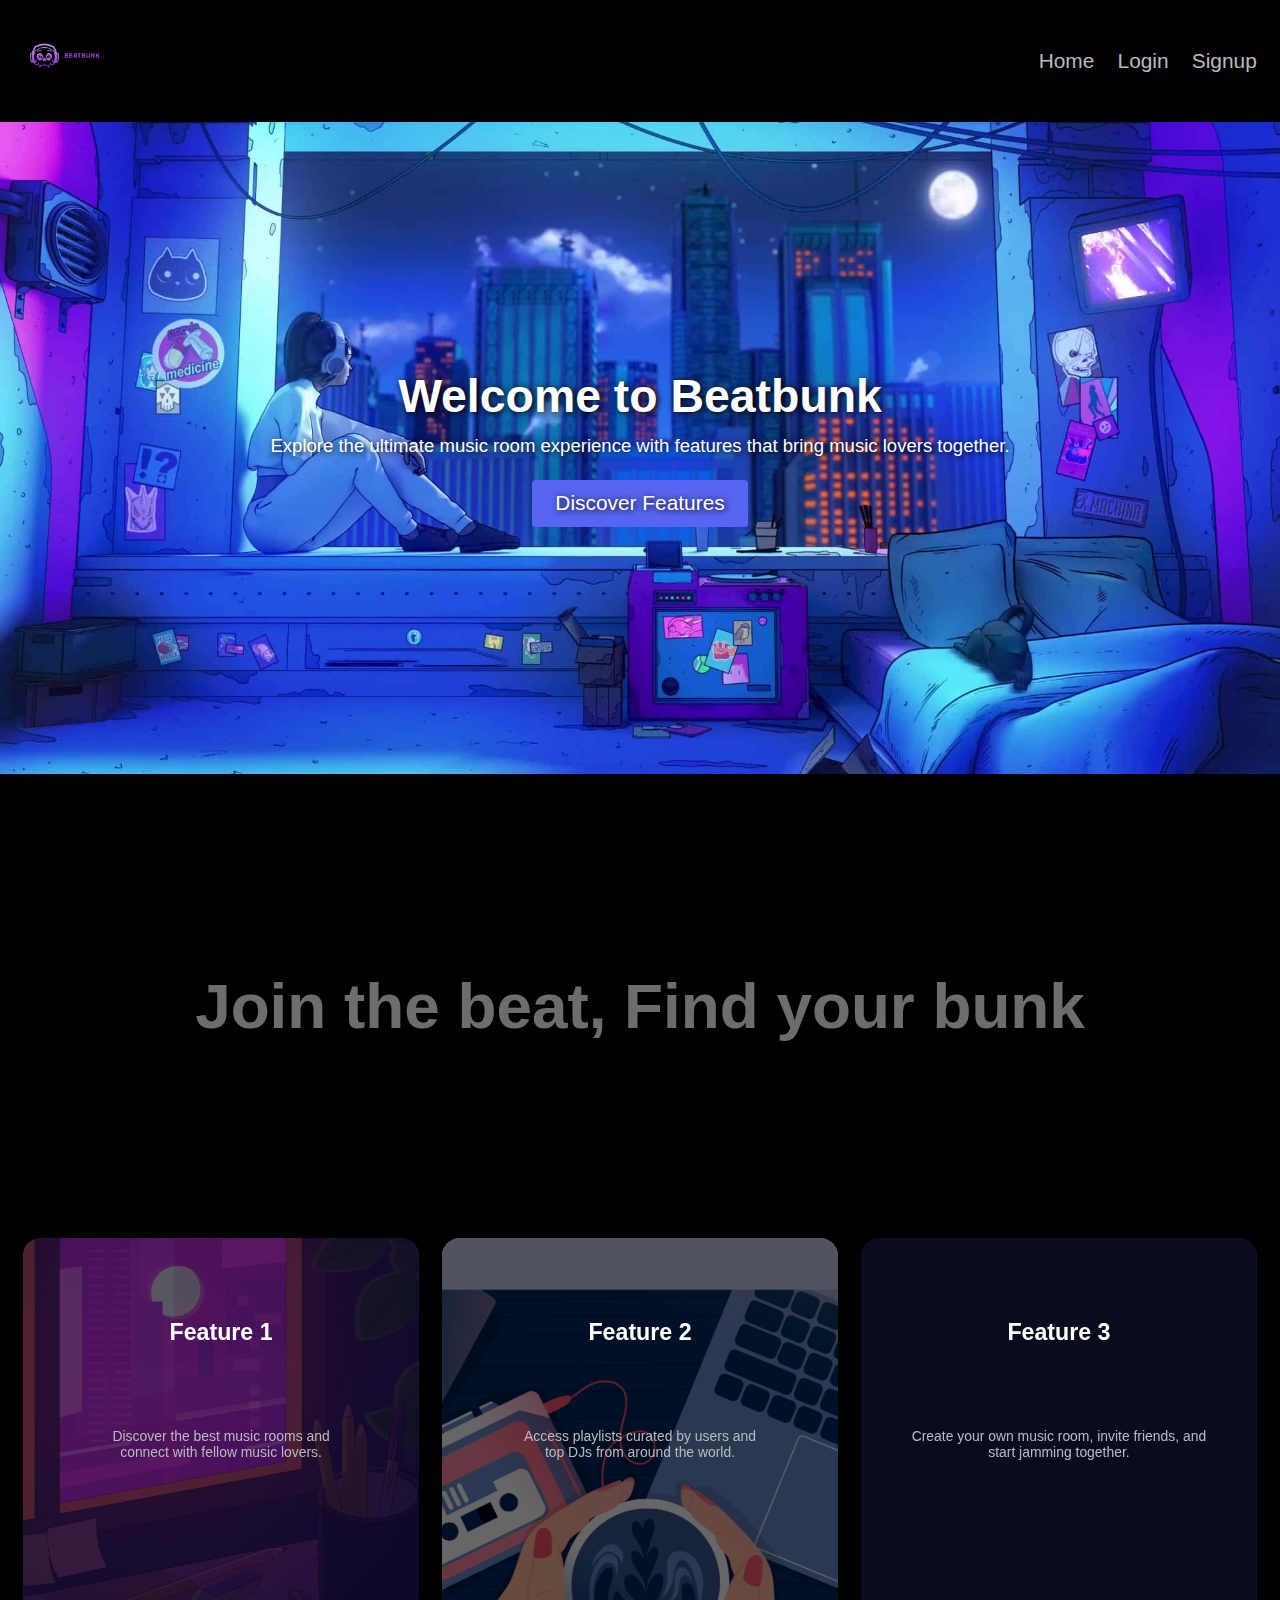
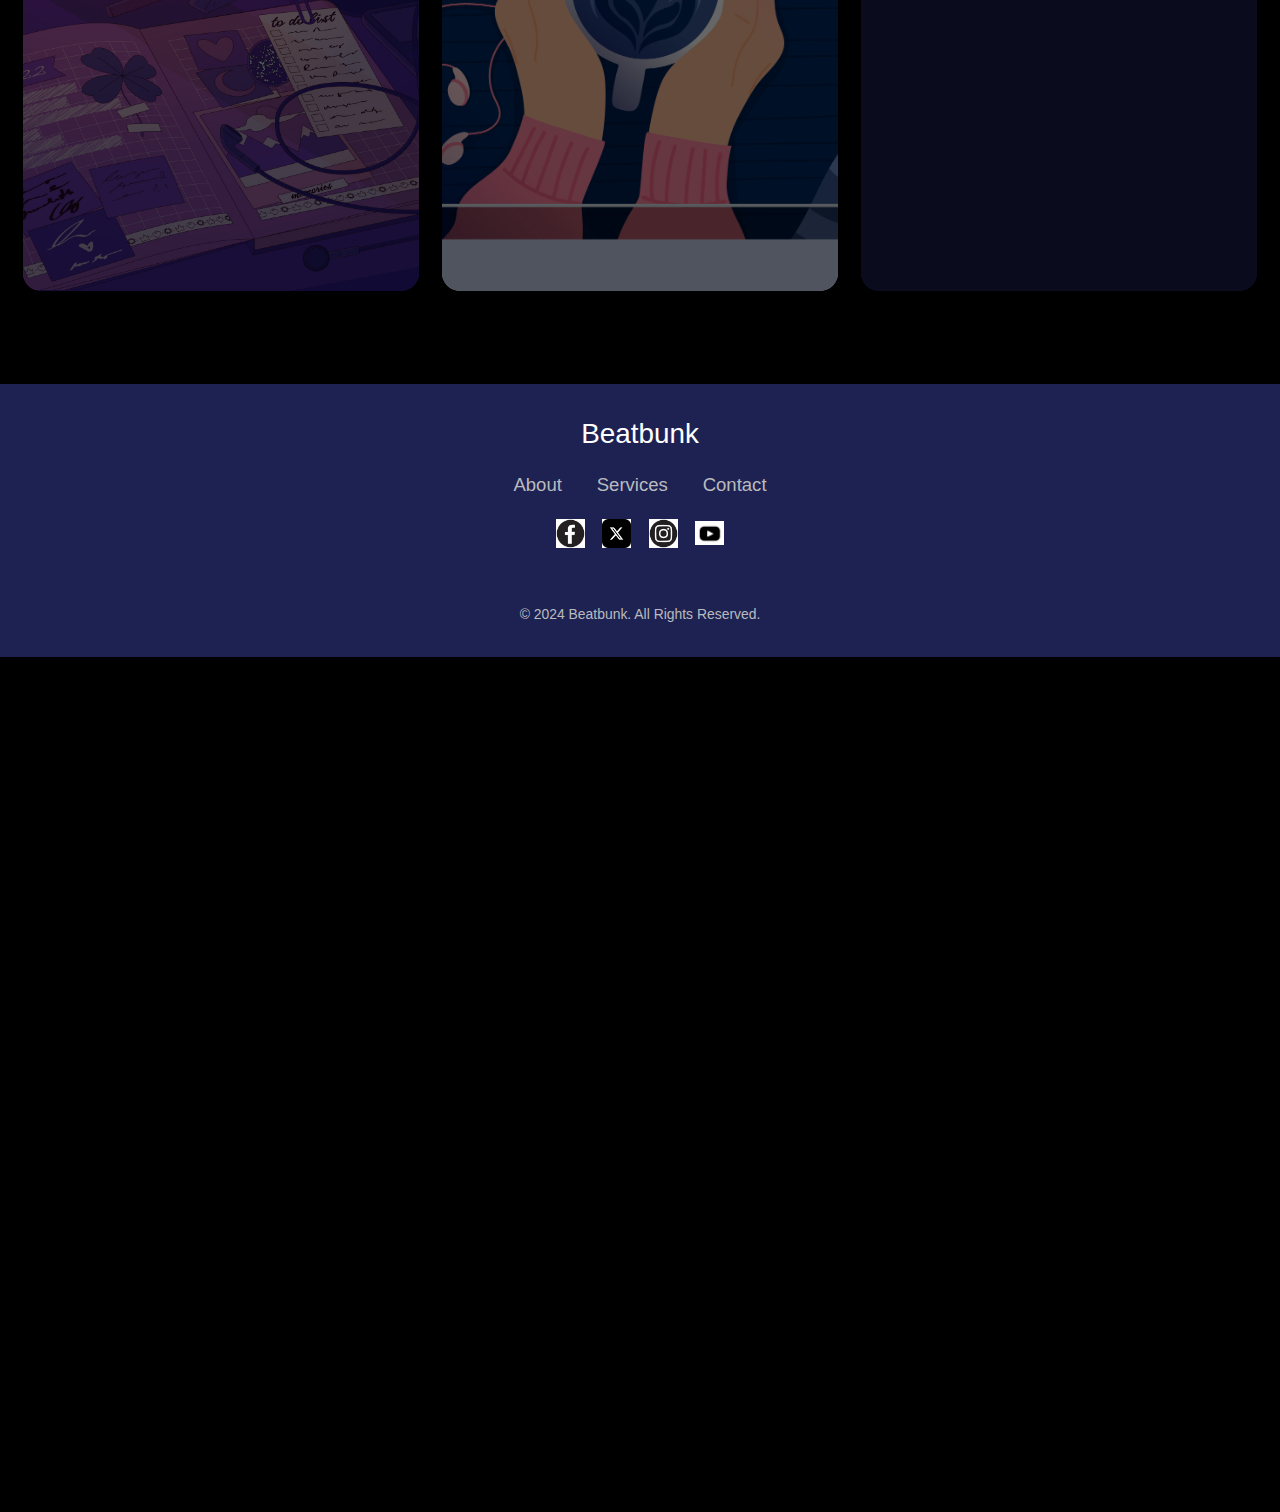
==== commit 8232ed7c: "Done" ====
--- a/index.html
+++ b/index.html
@@ -15,9 +15,6 @@
    <img src="./assests/logo.png" id="beatbunk-logo"> <a href="#" class="logo"></a>
     <ul class="nav-links">
       <li><a href="#home">Home</a></li>
-      <li><a href="#about">About</a></li>
-      <li><a href="#services">Services</a></li>
-      <li><a href="#contact">Contact</a></li>
       <li><a href="login.html">Login</a></li>
       <li><a href="signup.html">Signup</a></li>
     </ul>
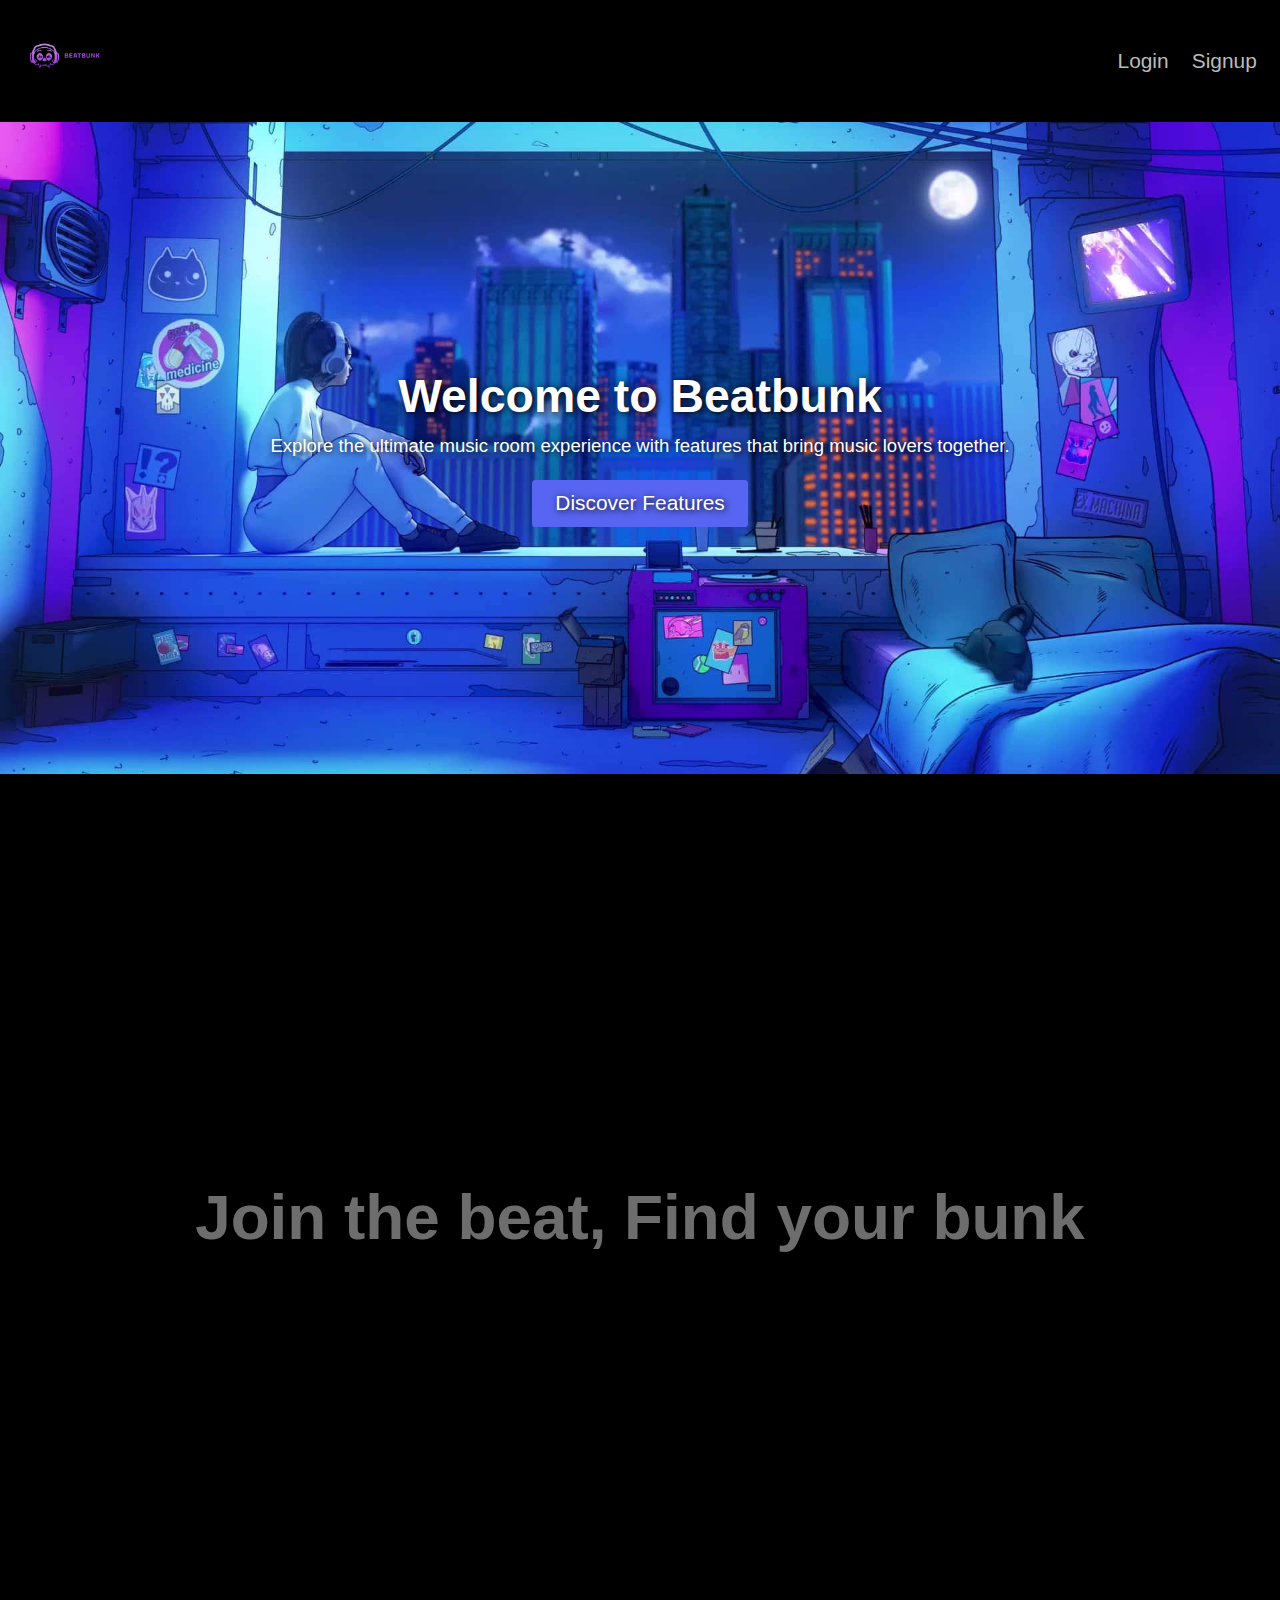
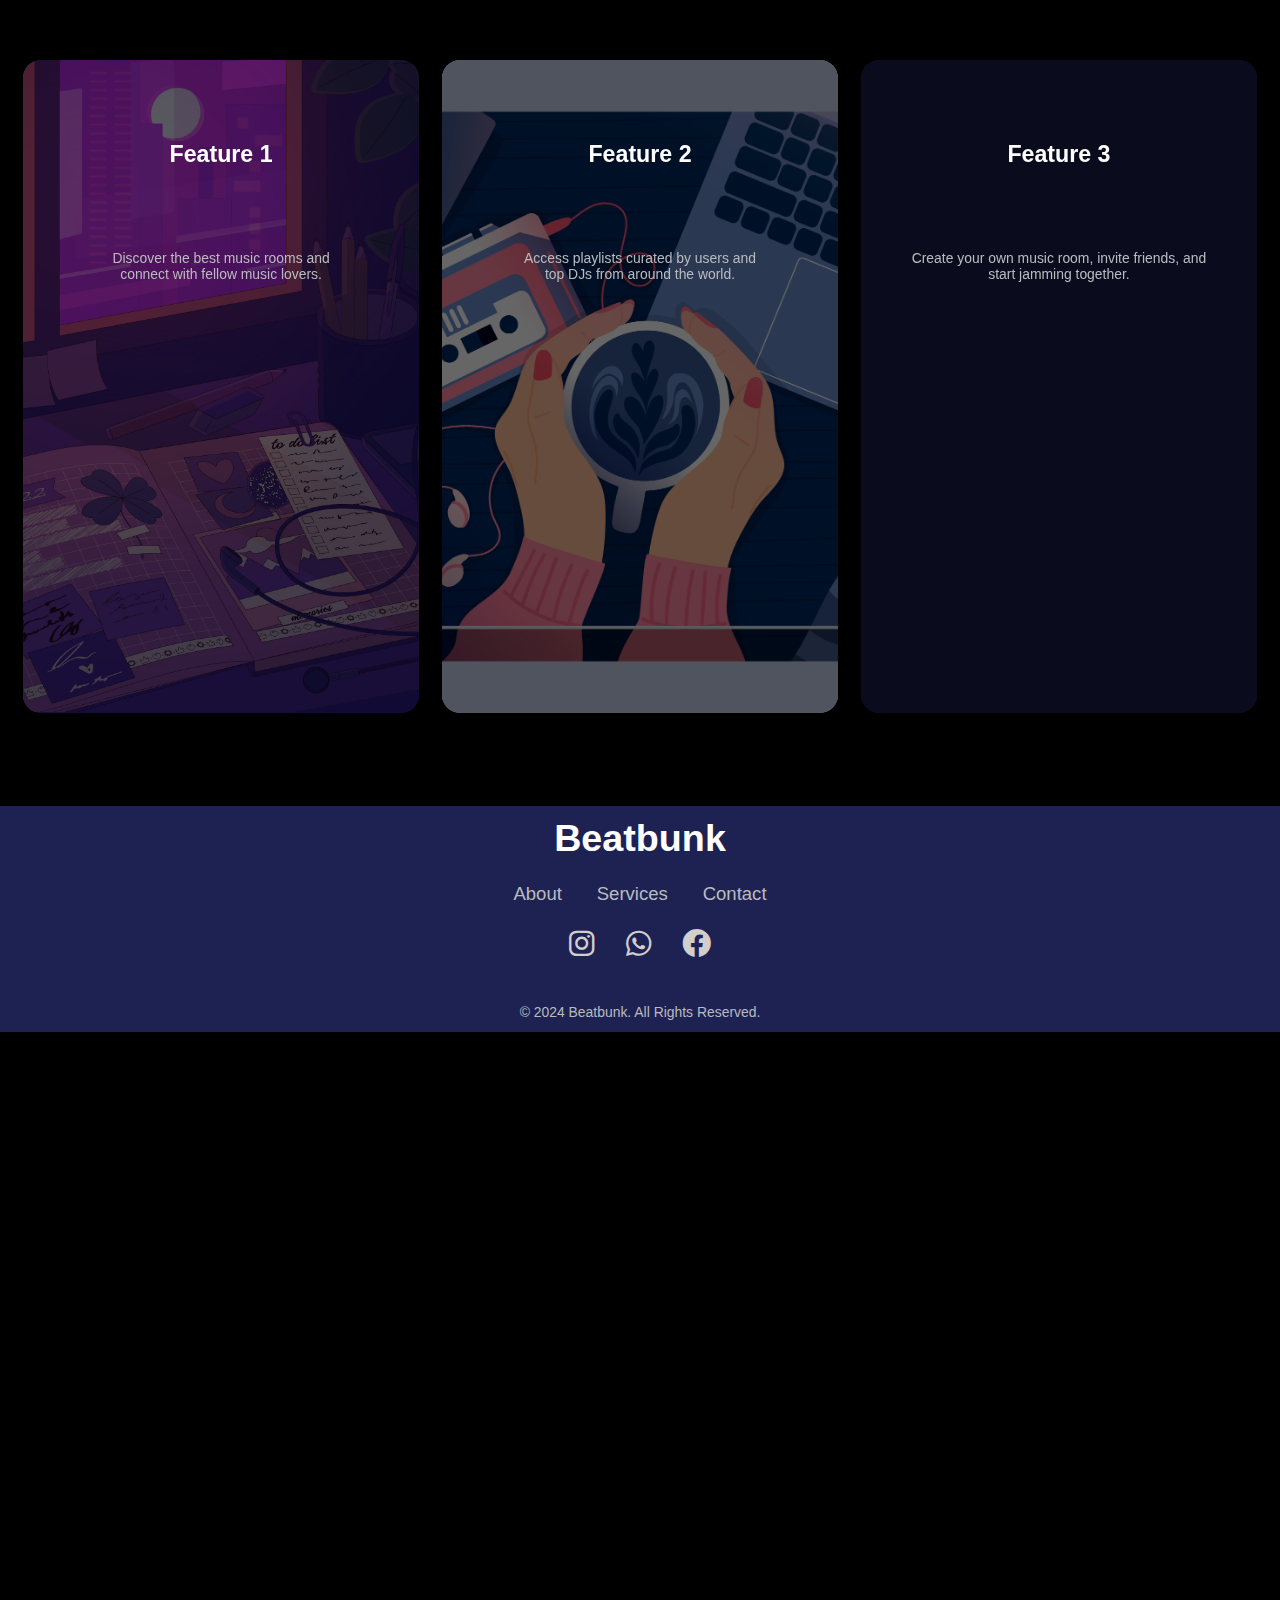
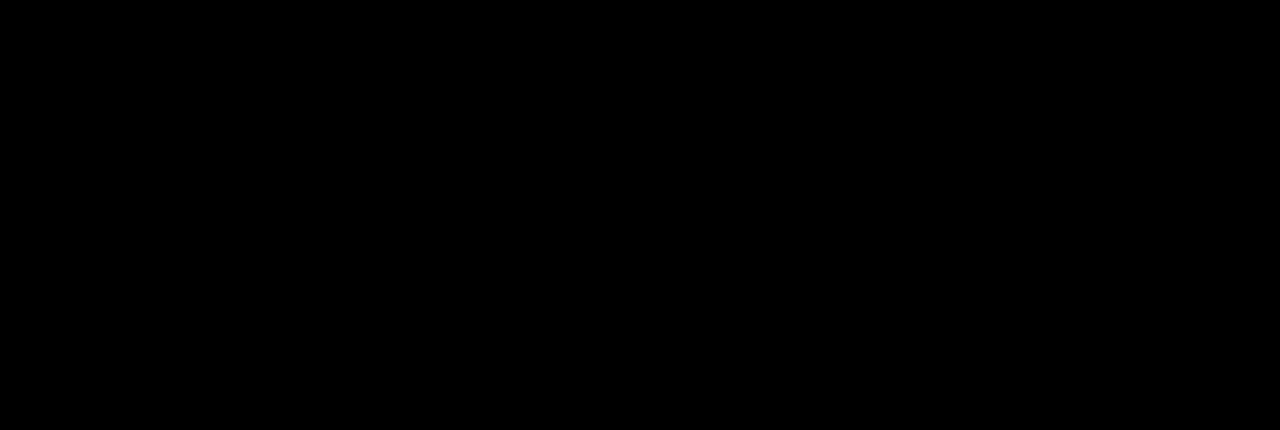
==== commit 8a00b5c5: "done" ====
--- a/index.html
+++ b/index.html
@@ -7,6 +7,8 @@
   <meta name="keywords" content="music, community, discovery, features">
   <title>BeatBunk | Find Your Beat</title>
   <link rel="stylesheet" href="style.css">
+  <link href="https://cdnjs.cloudflare.com/ajax/libs/font-awesome/6.0.0-beta3/css/all.min.css" rel="stylesheet">
+
 </head>
 <body>
 
@@ -14,15 +16,11 @@
   <nav class="navbar">
    <img src="./assests/logo.png" id="beatbunk-logo"> <a href="#" class="logo"></a>
     <ul class="nav-links">
-      <li><a href="#home">Home</a></li>
-      <li><a href="login.html">Login</a></li>
-      <li><a href="signup.html">Signup</a></li>
+      
+      <li><a href="login.html" class="btn btn-primary">Login</a></li>
+      <li><a href="signup.html" class="btn btn-secondary">Signup</a></li>
+      
     </ul>
-    <div class="hamburger">
-      <span></span>
-      <span></span>
-      <span></span>
-    </div>
   </nav>
 </header>
 
@@ -72,10 +70,9 @@
       </ul>
   
       <div class="footer-socials">
-        <a href="#" class="social-icon"><img src="./assests/fb.jpg" alt="Facebook"></a>
-        <a href="#" class="social-icon"><img src="./assests/X.png" alt="Twitter"></a>
-        <a href="#" class="social-icon"><img src="./assests/insta.jpg" alt="Instagram"></a>
-        <a href="#" class="social-icon"><img src="./assests/yt.jpg" alt="YouTube"></a>
+        <i class="fa-brands fa-instagram social-icon"></i> 
+        <i class="fa-brands fa-whatsapp social-icon"></i>  
+        <i class="fa-brands fa-facebook social-icon"></i>
       </div>
     </div>
     
@@ -86,4 +83,4 @@
   
 <script src="script.js"></script>
 </body>
-</html>
+</html>--- a/style.css
+++ b/style.css
@@ -46,7 +46,7 @@
 }
 
 #tag-line{
-    height: 5rem;
+    height: r3em;
     width: 100%;
     text-align: center;
     background-color: black;
@@ -342,7 +342,7 @@
 
 .footer {
     background-color: #1e2124;
-    padding: 3rem 2rem;
+    padding: 1rem 1rem;
     color: #fff;
     background-color:#5865f257;
     display: flex;
@@ -354,13 +354,14 @@
     display: flex;
     flex-direction: column;
     align-items: center;
-    margin-bottom: 2rem;
-    width: 100%;
-    max-width: 1000px;
+    margin-bottom: 1rem;
+    width: 80%;
+    max-width: 600px;
 }
 
 .footer-logo .logo {
-    font-size: 2.4rem;
+    font-size: 52px;
+    font-weight:bold;
     font-family: "Whitney Bold", sans-serif;
     color: #fff;
     text-decoration: none;
@@ -372,6 +373,7 @@
     display: flex;
     gap: 3rem;
     margin-bottom: 2rem;
+    font-weight:26px;
 }
 
 .footer-links a {
@@ -391,16 +393,18 @@
     margin-bottom: 2rem;
 }
 
-.footer-socials .social-icon img {
-    width: 40px;
-    height: 40px;
-    object-fit: contain;
-    transition: transform 0.3s;
-}
-
-.footer-socials .social-icon img:hover {
-    transform: scale(1.2);
-}
+.social-icon {
+    font-size: 40px; /* Increase size */
+    color: #d2cece; /* Default color */
+    margin: 0 10px; /* Add spacing between icons */
+    transition: transform 0.3s ease, color 0.3s ease; /* Smooth hover effect */
+}
+
+.social-icon:hover {
+    color: #9eb9d5; /* Change color on hover */
+    transform: scale(1.2); /* Slight zoom effect on hover */
+}
+
 
 .footer-bottom {
     text-align: center;
